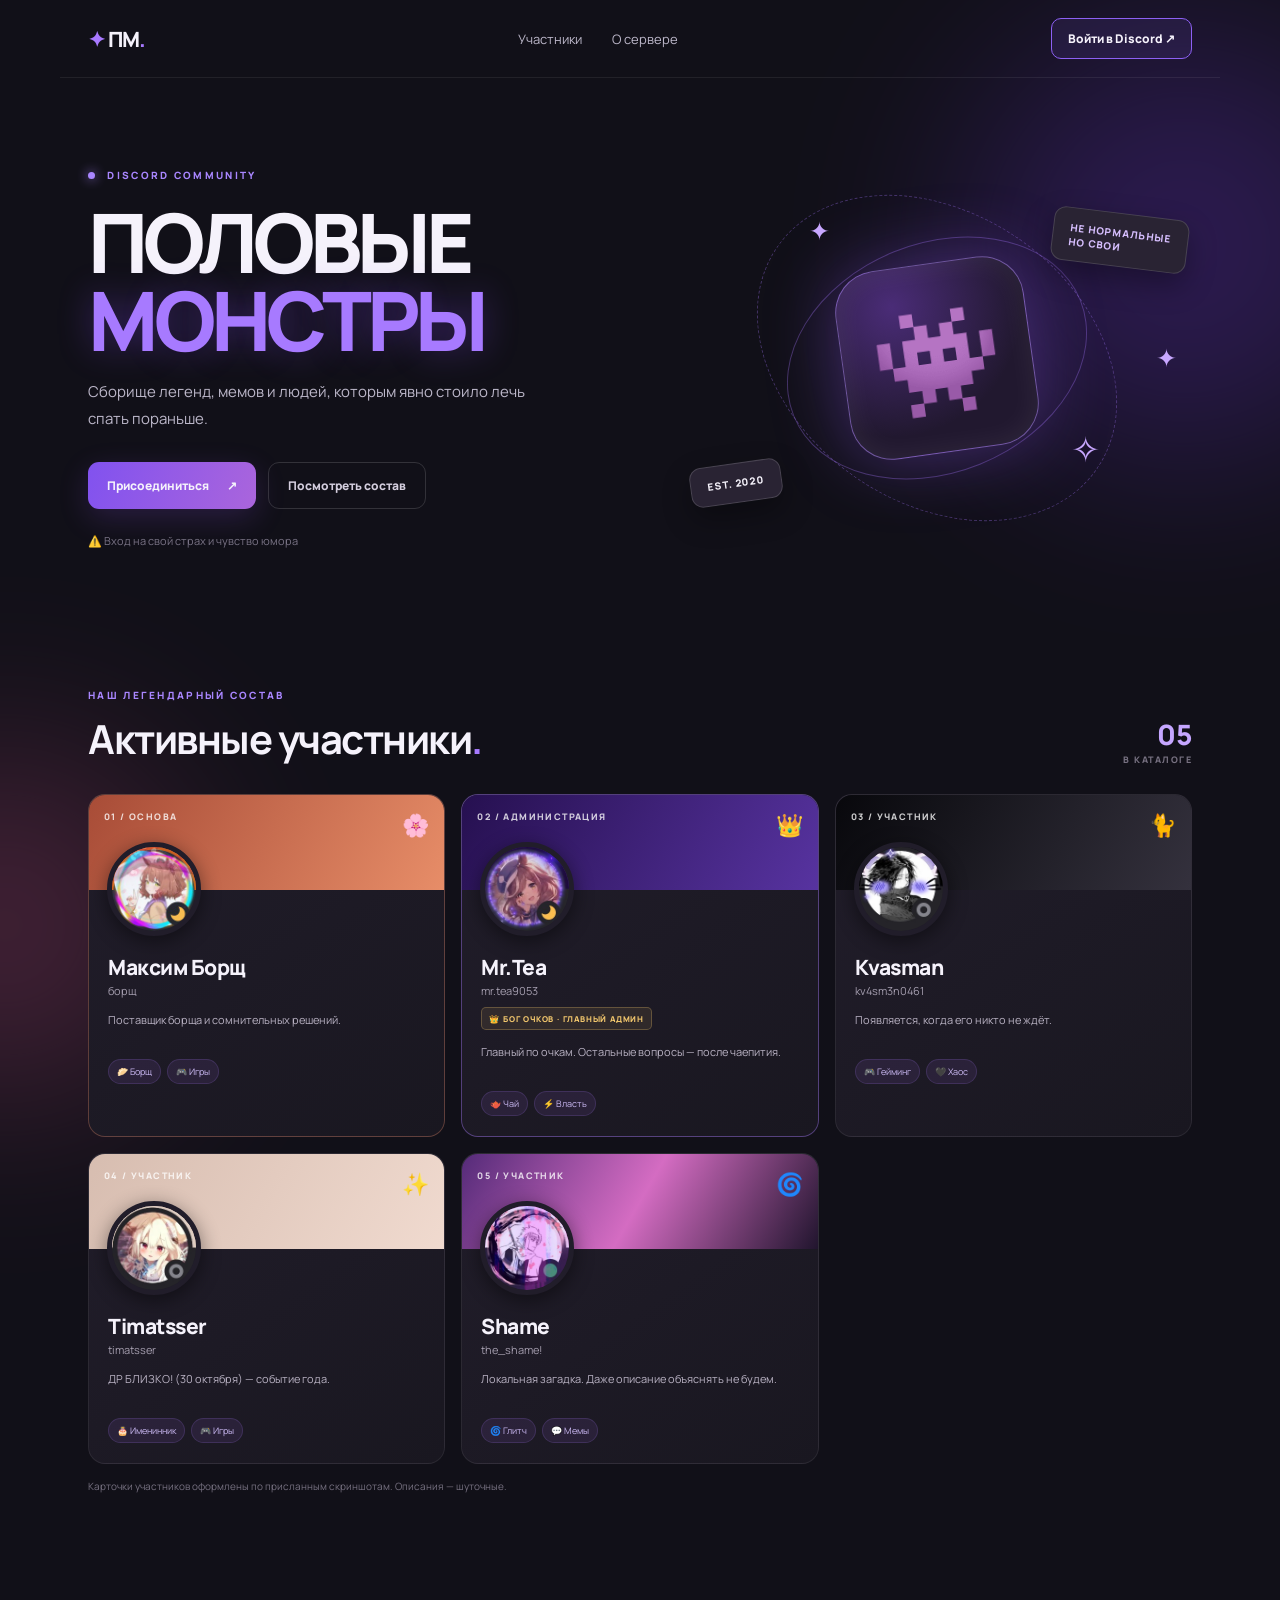
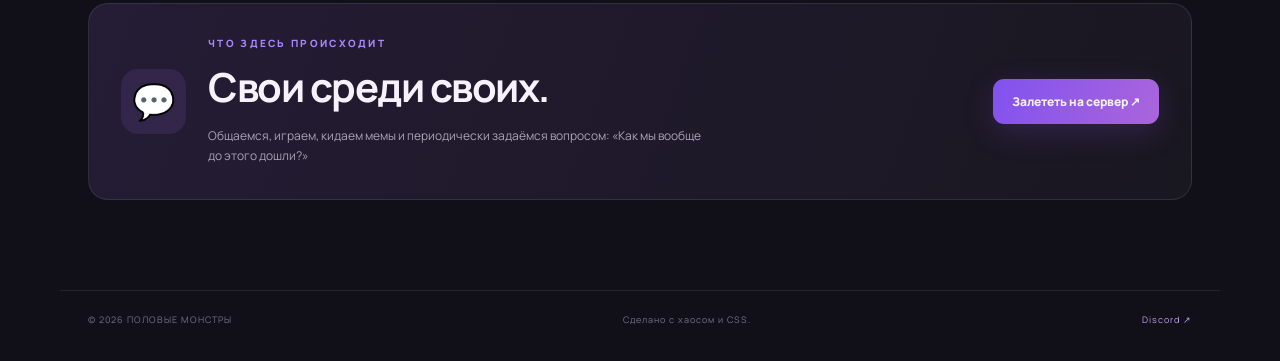
==== index.html @ 1a1280f4 "Add files via upload" ====
<!doctype html>
<html lang="ru">
<head>
  <meta charset="utf-8">
  <meta name="viewport" content="width=device-width, initial-scale=1">
  <meta name="theme-color" content="#111018">
  <meta name="description" content="Половые Монстры — Discord-сервер для общения, игр и мемов.">
  <title>Половые Монстры — Discord</title>
  <link rel="preconnect" href="https://fonts.googleapis.com">
  <link rel="preconnect" href="https://fonts.gstatic.com" crossorigin>
  <link href="https://fonts.googleapis.com/css2?family=Manrope:wght@400;500;600;700;800&display=swap" rel="stylesheet">
  <link rel="stylesheet" href="styles.css">
</head>
<body>
  <div class="glow glow-one"></div><div class="glow glow-two"></div>
  <header class="topbar">
    <a class="brand" href="#"><span class="brand-mark">✦</span> ПМ<span class="brand-dot">.</span></a>
    <nav><a href="#members">Участники</a><a href="#about">О сервере</a></nav>
    <a class="top-join" href="https://discord.gg/sW3k2eWvD" target="_blank" rel="noopener">Войти в Discord ↗</a>
  </header>

  <main>
    <section class="hero">
      <div class="hero-copy">
        <div class="eyebrow"><span class="pulse"></span> DISCORD COMMUNITY</div>
        <h1>ПОЛОВЫЕ<br><span>МОНСТРЫ</span></h1>
        <p class="hero-text">Сборище легенд, мемов и людей, которым явно стоило лечь спать пораньше.</p>
        <div class="hero-actions">
          <a class="button primary" href="https://discord.gg/sW3k2eWvD" target="_blank" rel="noopener">Присоединиться <span>↗</span></a>
          <a class="button secondary" href="#members">Посмотреть состав</a>
        </div>
        <div class="hero-note">⚠️ Вход на свой страх и чувство юмора</div>
      </div>
      <div class="hero-art" aria-label="Декоративная иллюстрация">
        <div class="orbit orbit-a"></div><div class="orbit orbit-b"></div>
        <div class="mascot">👾</div>
        <div class="sticker sticker-top">НЕ НОРМАЛЬНЫЕ<br>НО СВОИ</div>
        <div class="sticker sticker-bottom">EST. 2020</div>
        <span class="spark s1">✦</span><span class="spark s2">✧</span><span class="spark s3">✦</span>
      </div>
    </section>

    <section class="section" id="members">
      <div class="section-heading">
        <div><div class="eyebrow">НАШ ЛЕГЕНДАРНЫЙ СОСТАВ</div><h2>Активные участники<span>.</span></h2></div>
        <div class="count">05 <small>В КАТАЛОГЕ</small></div>
      </div>
      <div class="member-grid">
        <article class="member-card featured">
          <div class="card-top top-orange"><span class="rank">01 / ОСНОВА</span><span class="emoji">🌸</span></div>
          <img class="avatar" src="assets/member-1.jpg" alt="Аватар Максима Борща">
          <div class="member-info"><div class="member-name">Максим Борщ</div><div class="member-handle">борщ</div><p>Поставщик борща и сомнительных решений.</p><div class="tags"><span>🥟 Борщ</span><span>🎮 Игры</span></div></div>
        </article>
        <article class="member-card admin">
          <div class="card-top top-violet"><span class="rank">02 / АДМИНИСТРАЦИЯ</span><span class="emoji">👑</span></div>
          <img class="avatar" src="assets/member-2.jpg" alt="Аватар Mr.Tea">
          <div class="member-info"><div class="member-name">Mr.Tea</div><div class="member-handle">mr.tea9053</div><div class="role">👑 БОГ ОЧКОВ · ГЛАВНЫЙ АДМИН</div><p>Главный по очкам. Остальные вопросы — после чаепития.</p><div class="tags"><span>🫖 Чай</span><span>⚡ Власть</span></div></div>
        </article>
        <article class="member-card">
          <div class="card-top top-black"><span class="rank">03 / УЧАСТНИК</span><span class="emoji">🐈</span></div>
          <img class="avatar" src="assets/member-3.jpg" alt="Аватар Kvasman">
          <div class="member-info"><div class="member-name">Kvasman</div><div class="member-handle">kv4sm3n0461</div><p>Появляется, когда его никто не ждёт.</p><div class="tags"><span>🎮 Гейминг</span><span>🖤 Хаос</span></div></div>
        </article>
        <article class="member-card">
          <div class="card-top top-sand"><span class="rank">04 / УЧАСТНИК</span><span class="emoji">✨</span></div>
          <img class="avatar" src="assets/member-4.jpg" alt="Аватар Timatsser">
          <div class="member-info"><div class="member-name">Timatsser</div><div class="member-handle">timatsser</div><p>ДР БЛИЗКО! (30 октября) — событие года.</p><div class="tags"><span>🎂 Именинник</span><span>🎮 Игры</span></div></div>
        </article>
        <article class="member-card">
          <div class="card-top top-glitch"><span class="rank">05 / УЧАСТНИК</span><span class="emoji">🌀</span></div>
          <img class="avatar" src="assets/member-5.jpg" alt="Аватар Shame">
          <div class="member-info"><div class="member-name">Shame</div><div class="member-handle">the_shame!</div><p>Локальная загадка. Даже описание объяснять не будем.</p><div class="tags"><span>🌀 Глитч</span><span>💬 Мемы</span></div></div>
        </article>
      </div>
      <p class="fineprint">Карточки участников оформлены по присланным скриншотам. Описания — шуточные.</p>
    </section>

    <section class="about-section" id="about">
      <div class="about-icon">💬</div>
      <div><div class="eyebrow">ЧТО ЗДЕСЬ ПРОИСХОДИТ</div><h2>Свои среди своих.</h2><p>Общаемся, играем, кидаем мемы и периодически задаёмся вопросом: «Как мы вообще до этого дошли?»</p></div>
      <a class="button primary" href="https://discord.gg/sW3k2eWvD" target="_blank" rel="noopener">Залететь на сервер ↗</a>
    </section>
  </main>

  <footer><span>© 2026 ПОЛОВЫЕ МОНСТРЫ</span><span>Сделано с хаосом и CSS.</span><a href="https://discord.gg/sW3k2eWvD" target="_blank" rel="noopener">Discord ↗</a></footer>
  <script src="script.js"></script>
</body>
</html>
---- styles.css ----
*{box-sizing:border-box}html{scroll-behavior:smooth}body{margin:0;background:#111018;color:#f5f2fb;font-family:Manrope,Arial,sans-serif;overflow-x:hidden}a{color:inherit;text-decoration:none}.glow{position:absolute;filter:blur(100px);opacity:.24;pointer-events:none;border-radius:50%;z-index:-1}.glow-one{width:430px;height:430px;background:#813cff;top:30px;right:-120px}.glow-two{width:350px;height:350px;background:#ec5c9b;top:750px;left:-170px}.topbar{height:78px;max-width:1160px;margin:auto;padding:0 28px;display:flex;align-items:center;justify-content:space-between;border-bottom:1px solid #ffffff12}.brand{font-weight:800;font-size:21px;letter-spacing:-1px}.brand-mark,.brand-dot{color:#a879ff}.topbar nav{display:flex;gap:30px;color:#bcb7c9;font-size:13px}.topbar nav a:hover,footer a:hover{color:#c49cff}.top-join{font-size:12px;font-weight:800;padding:11px 16px;border:1px solid #8d60f4;border-radius:10px;background:#8d60f41a}.hero{max-width:1160px;margin:auto;padding:90px 28px 105px;display:grid;grid-template-columns:1.05fr .95fr;align-items:center;gap:30px;min-height:540px}.eyebrow{font-size:10px;letter-spacing:2.3px;color:#a986ff;font-weight:800}.pulse{display:inline-block;width:7px;height:7px;background:#a986ff;border-radius:50%;margin-right:8px;box-shadow:0 0 12px #a986ff}.hero h1{font-size:clamp(48px,7vw,82px);line-height:.95;letter-spacing:-5px;margin:22px 0 18px;font-weight:800}.hero h1 span{color:#a77aff;text-shadow:0 0 35px #8b4dff55}.hero-text{max-width:480px;color:#bcb7c9;line-height:1.8;font-size:15px}.hero-actions{display:flex;gap:12px;flex-wrap:wrap;margin-top:30px}.button{display:inline-flex;align-items:center;gap:18px;padding:14px 19px;border-radius:11px;font-size:12px;font-weight:800;transition:.2s}.button:hover{transform:translateY(-3px)}.primary{background:linear-gradient(110deg,#8152ef,#aa65dc);box-shadow:0 9px 30px #8c51e533}.secondary{border:1px solid #ffffff24;color:#d4cede}.hero-note{margin-top:24px;color:#797385;font-size:11px}.hero-art{height:360px;position:relative;display:grid;place-items:center}.orbit{position:absolute;border:1px solid #a77aff55;border-radius:50%;transform:rotate(-22deg)}.orbit-a{width:310px;height:230px}.orbit-b{width:390px;height:290px;transform:rotate(35deg);border-style:dashed}.mascot{width:190px;height:190px;border-radius:42px;display:grid;place-items:center;font-size:105px;background:radial-gradient(circle at 30% 20%,#4a2c77,#21182f 65%);border:1px solid #b28bff88;box-shadow:0 0 70px #8d55ed66, inset 0 0 30px #ffffff12;transform:rotate(-8deg)}.sticker{position:absolute;background:#292333;border:1px solid #ffffff25;padding:12px 16px;border-radius:12px;font-size:10px;font-weight:800;letter-spacing:1px;box-shadow:0 12px 30px #0005}.sticker-top{top:35px;right:4px;transform:rotate(7deg);color:#d7bfff}.sticker-bottom{bottom:35px;left:8px;transform:rotate(-8deg)}.spark{position:absolute;color:#c8a7ff;font-size:25px}.s1{top:35px;left:25%}.s2{bottom:65px;right:18%;font-size:35px}.s3{top:45%;right:3%}.section{max-width:1160px;margin:auto;padding:35px 28px 100px}.section-heading{display:flex;align-items:end;justify-content:space-between;margin-bottom:28px}.section-heading h2,.about-section h2{font-size:clamp(27px,4vw,40px);letter-spacing:-1.5px;margin:9px 0 0}.section-heading h2 span{color:#a77aff}.count{text-align:right;font-size:28px;font-weight:800;color:#c5a6ff}.count small{display:block;font-size:9px;letter-spacing:1.5px;color:#777181}.member-grid{display:grid;grid-template-columns:repeat(3,1fr);gap:16px}.member-card{position:relative;min-height:310px;background:linear-gradient(145deg,#211d2a,#191720);border:1px solid #ffffff13;border-radius:17px;overflow:hidden;transition:.25s}.member-card:hover{transform:translateY(-5px);border-color:#a77aff88;box-shadow:0 15px 40px #0005}.card-top{height:95px;padding:15px;display:flex;justify-content:space-between;align-items:start}.top-orange{background:linear-gradient(120deg,#a84c37,#e78d68)}.top-violet{background:linear-gradient(120deg,#261050,#5733a0)}.top-black{background:linear-gradient(120deg,#08080c,#34313d)}.top-sand{background:linear-gradient(120deg,#d7bdb0,#f0dacf)}.top-glitch{background:linear-gradient(120deg,#552b79,#d46cc2,#21152e)}.rank{font-size:9px;letter-spacing:1.4px;font-weight:800;color:#ffffffc9}.emoji{font-size:22px}.avatar{position:relative;width:94px;height:94px;object-fit:cover;border-radius:50%;border:5px solid #211d2a;margin:-48px 0 0 18px;background:#292333;box-shadow:0 5px 20px #0007}.member-info{padding:12px 19px 20px}.member-name{font-size:21px;font-weight:800;letter-spacing:-.5px}.member-handle{font-size:11px;color:#a59eaf;margin-top:2px}.member-info p{font-size:11px;color:#b9b2c3;line-height:1.6;min-height:35px;margin:13px 0}.tags{display:flex;gap:6px;flex-wrap:wrap}.tags span{font-size:9px;color:#cbb9f3;background:#8c62ce20;border:1px solid #a77aff2a;border-radius:30px;padding:5px 8px}.role{display:inline-block;margin-top:9px;font-size:8px;font-weight:800;letter-spacing:.8px;color:#f2c76d;background:#f2c76d18;border:1px solid #f2c76d44;border-radius:5px;padding:5px 7px}.admin{border-color:#a77aff66}.featured{border-color:#e68a6a55}.fineprint{font-size:10px;color:#777181;margin-top:15px}.about-section{max-width:1104px;margin:0 auto 90px;padding:32px;border:1px solid #ffffff18;border-radius:20px;background:linear-gradient(110deg,#251c35,#191720);display:flex;align-items:center;gap:22px}.about-icon{font-size:35px;width:65px;height:65px;display:grid;place-items:center;border-radius:17px;background:#a77aff1b;flex-shrink:0}.about-section p{max-width:500px;color:#aaa3b5;font-size:12px;line-height:1.7;margin-bottom:0}.about-section .button{margin-left:auto;white-space:nowrap}footer{max-width:1160px;margin:auto;padding:22px 28px 35px;border-top:1px solid #ffffff14;display:flex;justify-content:space-between;color:#777181;font-size:9px;letter-spacing:1px}footer a{color:#bba0f4}@media(max-width:800px){.hero{grid-template-columns:1fr;padding-top:65px;gap:0}.hero-art{height:300px}.member-grid{grid-template-columns:repeat(2,1fr)}.about-section{margin-left:20px;margin-right:20px;flex-wrap:wrap}.about-section .button{margin-left:0}}@media(max-width:540px){.topbar{padding:0 18px}.topbar nav{display:none}.hero{padding:65px 20px 65px}.hero h1{letter-spacing:-3px}.hero-art{height:270px}.mascot{width:150px;height:150px;font-size:80px}.orbit-a{width:250px;height:190px}.orbit-b{width:310px;height:230px}.section{padding:25px 18px 70px}.member-grid{grid-template-columns:1fr}.member-card{min-height:285px}.section-heading h2{font-size:28px}.count{font-size:22px}.about-section{padding:23px;margin-bottom:60px}.about-section h2{font-size:28px}footer{padding:20px;gap:10px;flex-wrap:wrap}}
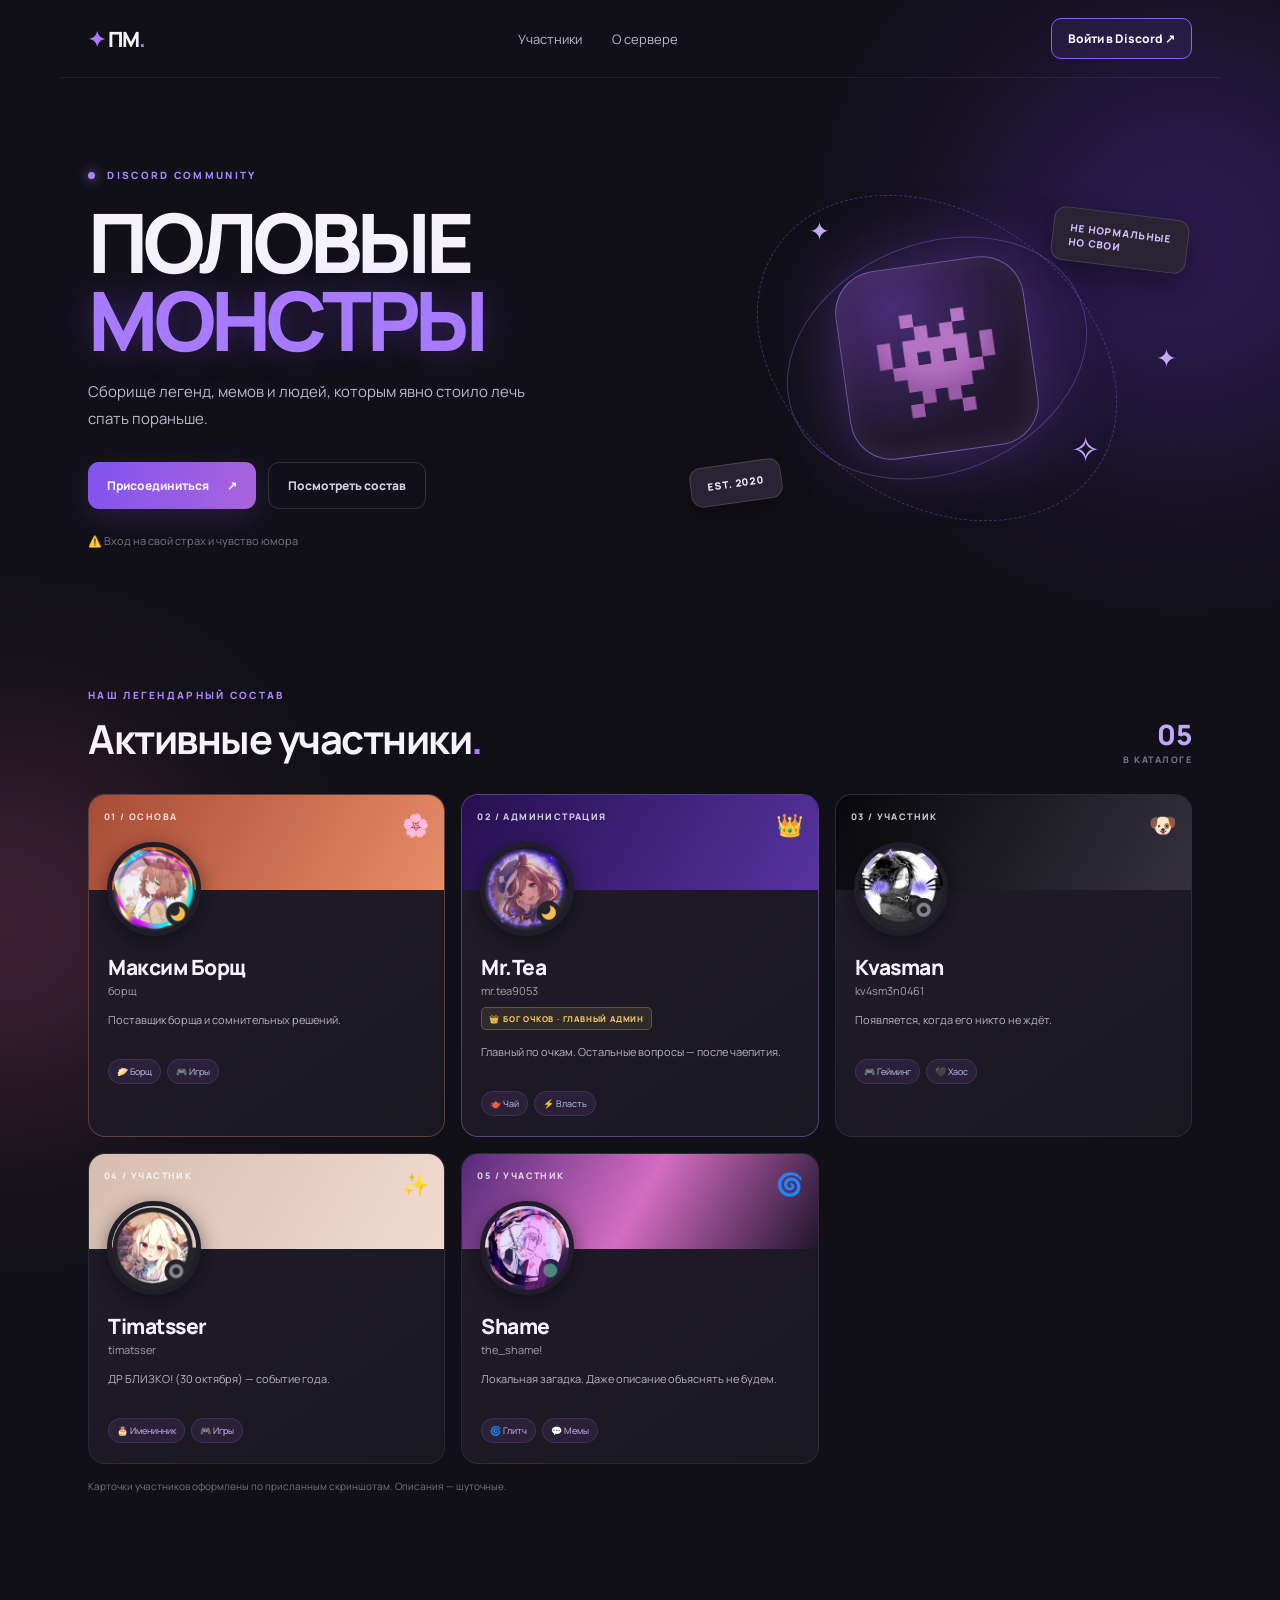
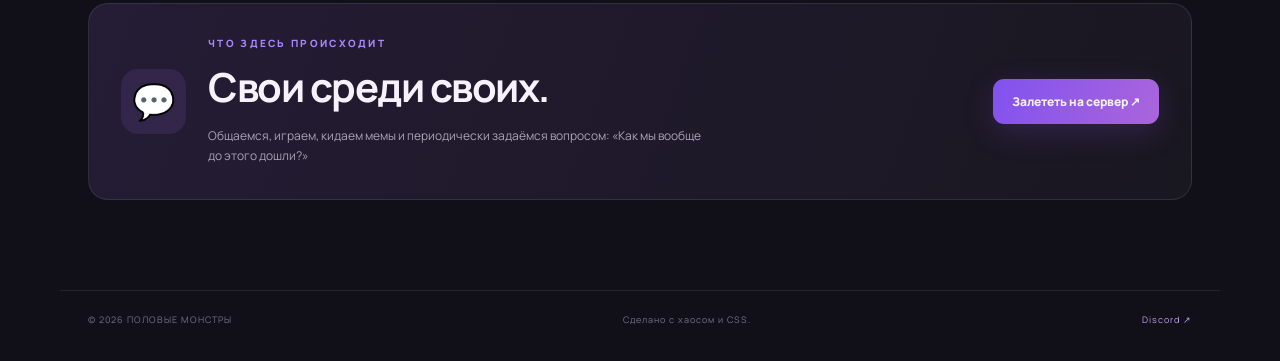
==== commit 7ad6a51f: "Update index.html" ====
--- a/index.html
+++ b/index.html
@@ -57,7 +57,7 @@
           <div class="member-info"><div class="member-name">Mr.Tea</div><div class="member-handle">mr.tea9053</div><div class="role">👑 БОГ ОЧКОВ · ГЛАВНЫЙ АДМИН</div><p>Главный по очкам. Остальные вопросы — после чаепития.</p><div class="tags"><span>🫖 Чай</span><span>⚡ Власть</span></div></div>
         </article>
         <article class="member-card">
-          <div class="card-top top-black"><span class="rank">03 / УЧАСТНИК</span><span class="emoji">🐈</span></div>
+          <div class="card-top top-black"><span class="rank">03 / УЧАСТНИК</span><span class="emoji">🐶</span></div>
           <img class="avatar" src="assets/member-3.jpg" alt="Аватар Kvasman">
           <div class="member-info"><div class="member-name">Kvasman</div><div class="member-handle">kv4sm3n0461</div><p>Появляется, когда его никто не ждёт.</p><div class="tags"><span>🎮 Гейминг</span><span>🖤 Хаос</span></div></div>
         </article>
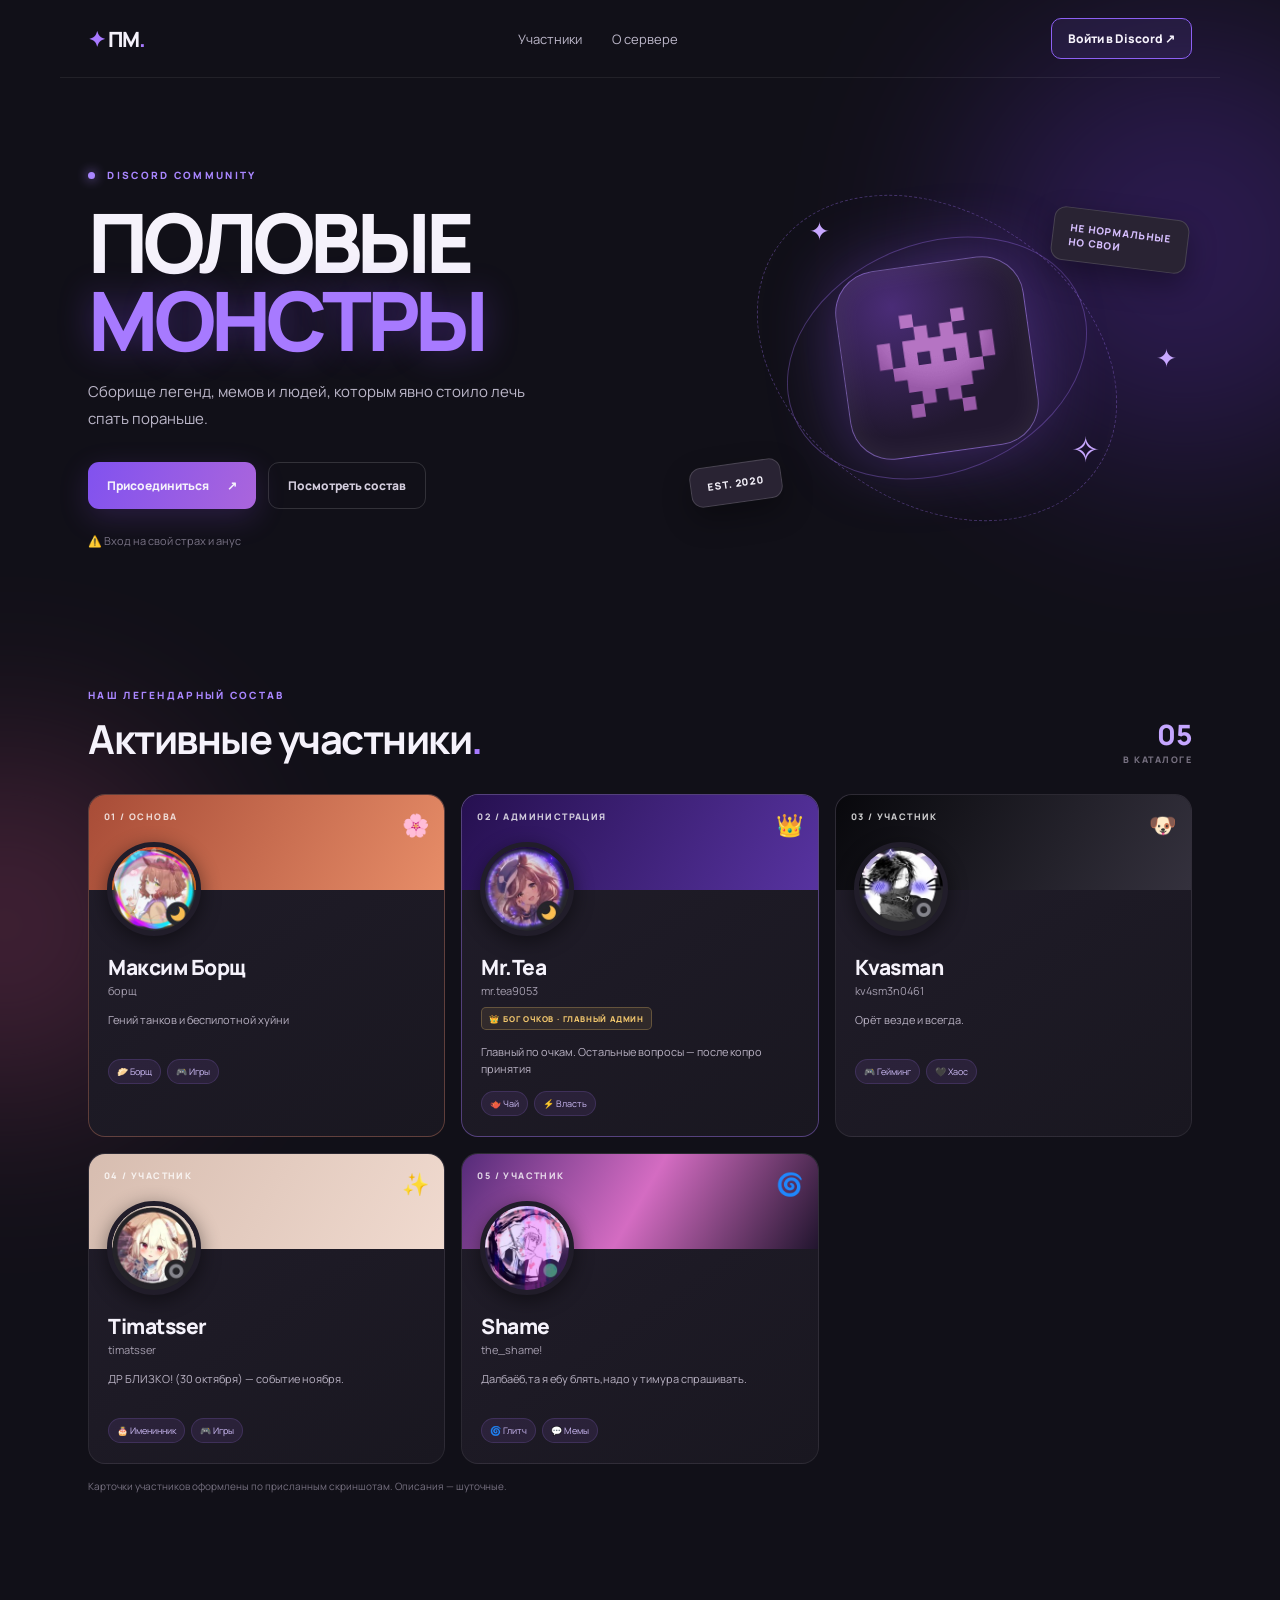
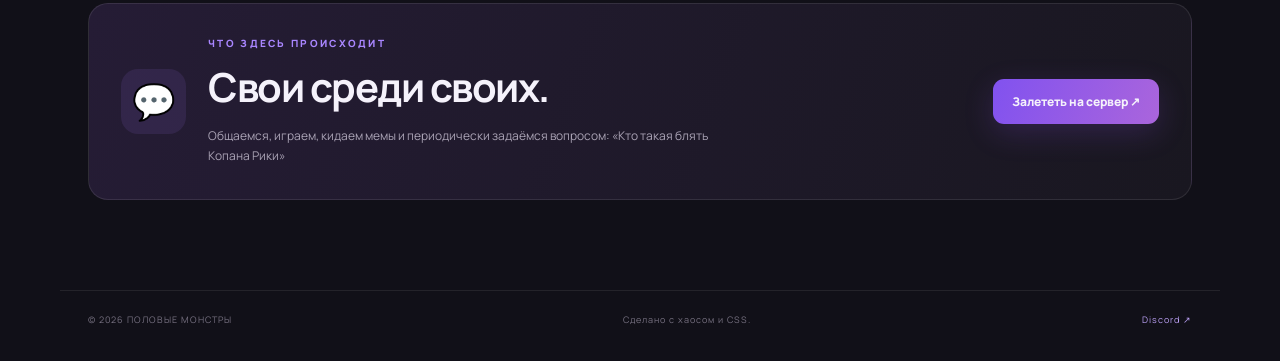
==== commit d1aa78f0: "Update index.html" ====
--- a/index.html
+++ b/index.html
@@ -29,7 +29,7 @@
           <a class="button primary" href="https://discord.gg/sW3k2eWvD" target="_blank" rel="noopener">Присоединиться <span>↗</span></a>
           <a class="button secondary" href="#members">Посмотреть состав</a>
         </div>
-        <div class="hero-note">⚠️ Вход на свой страх и чувство юмора</div>
+        <div class="hero-note">⚠️ Вход на свой страх и анус</div>
       </div>
       <div class="hero-art" aria-label="Декоративная иллюстрация">
         <div class="orbit orbit-a"></div><div class="orbit orbit-b"></div>
@@ -49,27 +49,27 @@
         <article class="member-card featured">
           <div class="card-top top-orange"><span class="rank">01 / ОСНОВА</span><span class="emoji">🌸</span></div>
           <img class="avatar" src="assets/member-1.jpg" alt="Аватар Максима Борща">
-          <div class="member-info"><div class="member-name">Максим Борщ</div><div class="member-handle">борщ</div><p>Поставщик борща и сомнительных решений.</p><div class="tags"><span>🥟 Борщ</span><span>🎮 Игры</span></div></div>
+          <div class="member-info"><div class="member-name">Максим Борщ</div><div class="member-handle">борщ</div><p>Гений танков и беспилотной хуйни</p><div class="tags"><span>🥟 Борщ</span><span>🎮 Игры</span></div></div>
         </article>
         <article class="member-card admin">
           <div class="card-top top-violet"><span class="rank">02 / АДМИНИСТРАЦИЯ</span><span class="emoji">👑</span></div>
           <img class="avatar" src="assets/member-2.jpg" alt="Аватар Mr.Tea">
-          <div class="member-info"><div class="member-name">Mr.Tea</div><div class="member-handle">mr.tea9053</div><div class="role">👑 БОГ ОЧКОВ · ГЛАВНЫЙ АДМИН</div><p>Главный по очкам. Остальные вопросы — после чаепития.</p><div class="tags"><span>🫖 Чай</span><span>⚡ Власть</span></div></div>
+          <div class="member-info"><div class="member-name">Mr.Tea</div><div class="member-handle">mr.tea9053</div><div class="role">👑 БОГ ОЧКОВ · ГЛАВНЫЙ АДМИН</div><p>Главный по очкам. Остальные вопросы — после копро принятия</p><div class="tags"><span>🫖 Чай</span><span>⚡ Власть</span></div></div>
         </article>
         <article class="member-card">
           <div class="card-top top-black"><span class="rank">03 / УЧАСТНИК</span><span class="emoji">🐶</span></div>
           <img class="avatar" src="assets/member-3.jpg" alt="Аватар Kvasman">
-          <div class="member-info"><div class="member-name">Kvasman</div><div class="member-handle">kv4sm3n0461</div><p>Появляется, когда его никто не ждёт.</p><div class="tags"><span>🎮 Гейминг</span><span>🖤 Хаос</span></div></div>
+          <div class="member-info"><div class="member-name">Kvasman</div><div class="member-handle">kv4sm3n0461</div><p>Орёт везде и всегда.</p><div class="tags"><span>🎮 Гейминг</span><span>🖤 Хаос</span></div></div>
         </article>
         <article class="member-card">
           <div class="card-top top-sand"><span class="rank">04 / УЧАСТНИК</span><span class="emoji">✨</span></div>
           <img class="avatar" src="assets/member-4.jpg" alt="Аватар Timatsser">
-          <div class="member-info"><div class="member-name">Timatsser</div><div class="member-handle">timatsser</div><p>ДР БЛИЗКО! (30 октября) — событие года.</p><div class="tags"><span>🎂 Именинник</span><span>🎮 Игры</span></div></div>
+          <div class="member-info"><div class="member-name">Timatsser</div><div class="member-handle">timatsser</div><p>ДР БЛИЗКО! (30 октября) — событие ноября.</p><div class="tags"><span>🎂 Именинник</span><span>🎮 Игры</span></div></div>
         </article>
         <article class="member-card">
           <div class="card-top top-glitch"><span class="rank">05 / УЧАСТНИК</span><span class="emoji">🌀</span></div>
           <img class="avatar" src="assets/member-5.jpg" alt="Аватар Shame">
-          <div class="member-info"><div class="member-name">Shame</div><div class="member-handle">the_shame!</div><p>Локальная загадка. Даже описание объяснять не будем.</p><div class="tags"><span>🌀 Глитч</span><span>💬 Мемы</span></div></div>
+          <div class="member-info"><div class="member-name">Shame</div><div class="member-handle">the_shame!</div><p>Далбаёб,та я ебу блять,надо у тимура спрашивать.</p><div class="tags"><span>🌀 Глитч</span><span>💬 Мемы</span></div></div>
         </article>
       </div>
       <p class="fineprint">Карточки участников оформлены по присланным скриншотам. Описания — шуточные.</p>
@@ -77,7 +77,7 @@
 
     <section class="about-section" id="about">
       <div class="about-icon">💬</div>
-      <div><div class="eyebrow">ЧТО ЗДЕСЬ ПРОИСХОДИТ</div><h2>Свои среди своих.</h2><p>Общаемся, играем, кидаем мемы и периодически задаёмся вопросом: «Как мы вообще до этого дошли?»</p></div>
+      <div><div class="eyebrow">ЧТО ЗДЕСЬ ПРОИСХОДИТ</div><h2>Свои среди своих.</h2><p>Общаемся, играем, кидаем мемы и периодически задаёмся вопросом: «Кто такая блять Копана Рики»</p></div>
       <a class="button primary" href="https://discord.gg/sW3k2eWvD" target="_blank" rel="noopener">Залететь на сервер ↗</a>
     </section>
   </main>
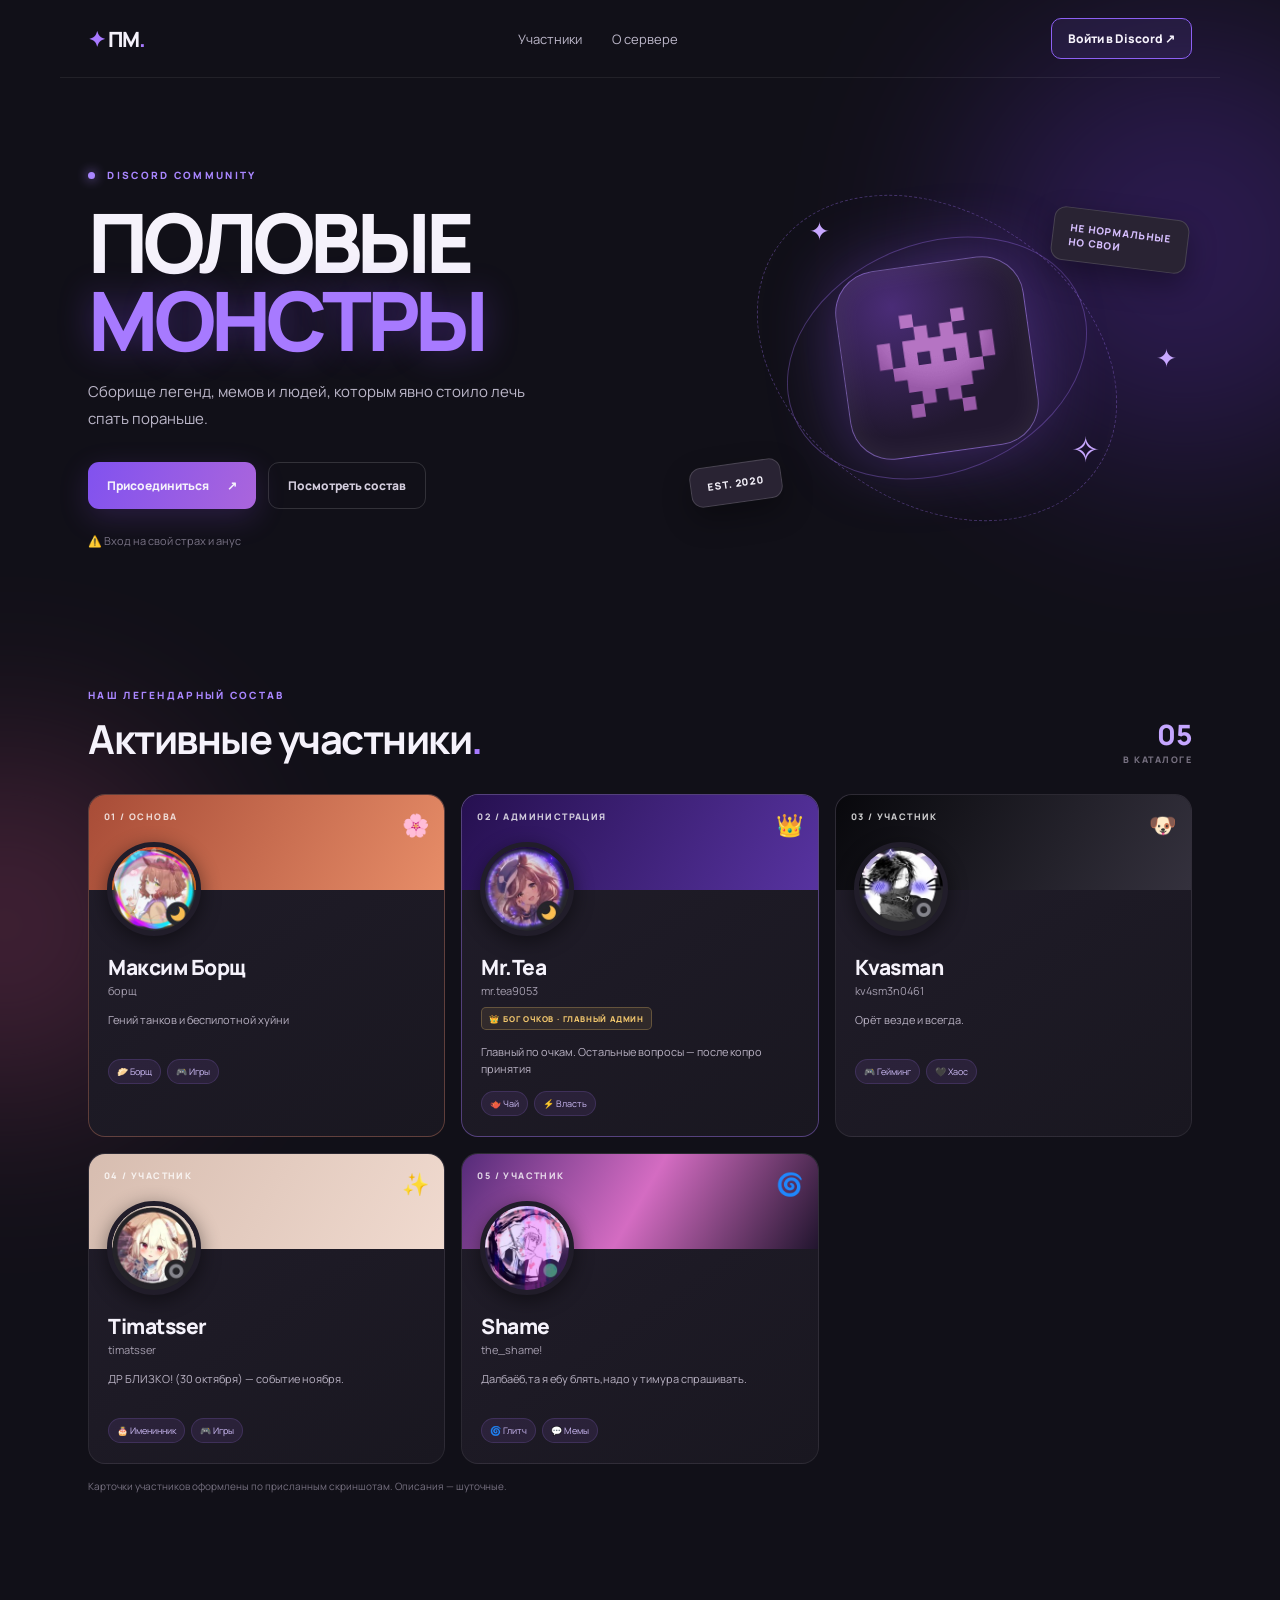
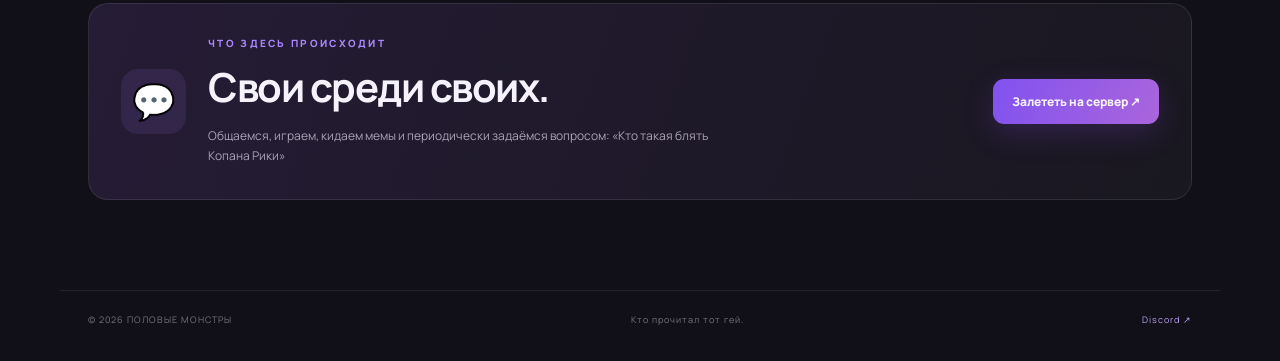
==== commit 8cfec114: "Update index.html" ====
--- a/index.html
+++ b/index.html
@@ -82,7 +82,7 @@
     </section>
   </main>
 
-  <footer><span>© 2026 ПОЛОВЫЕ МОНСТРЫ</span><span>Сделано с хаосом и CSS.</span><a href="https://discord.gg/sW3k2eWvD" target="_blank" rel="noopener">Discord ↗</a></footer>
+  <footer><span>© 2026 ПОЛОВЫЕ МОНСТРЫ</span><span>Кто прочитал тот гей.</span><a href="https://discord.gg/sW3k2eWvD" target="_blank" rel="noopener">Discord ↗</a></footer>
   <script src="script.js"></script>
 </body>
 </html>
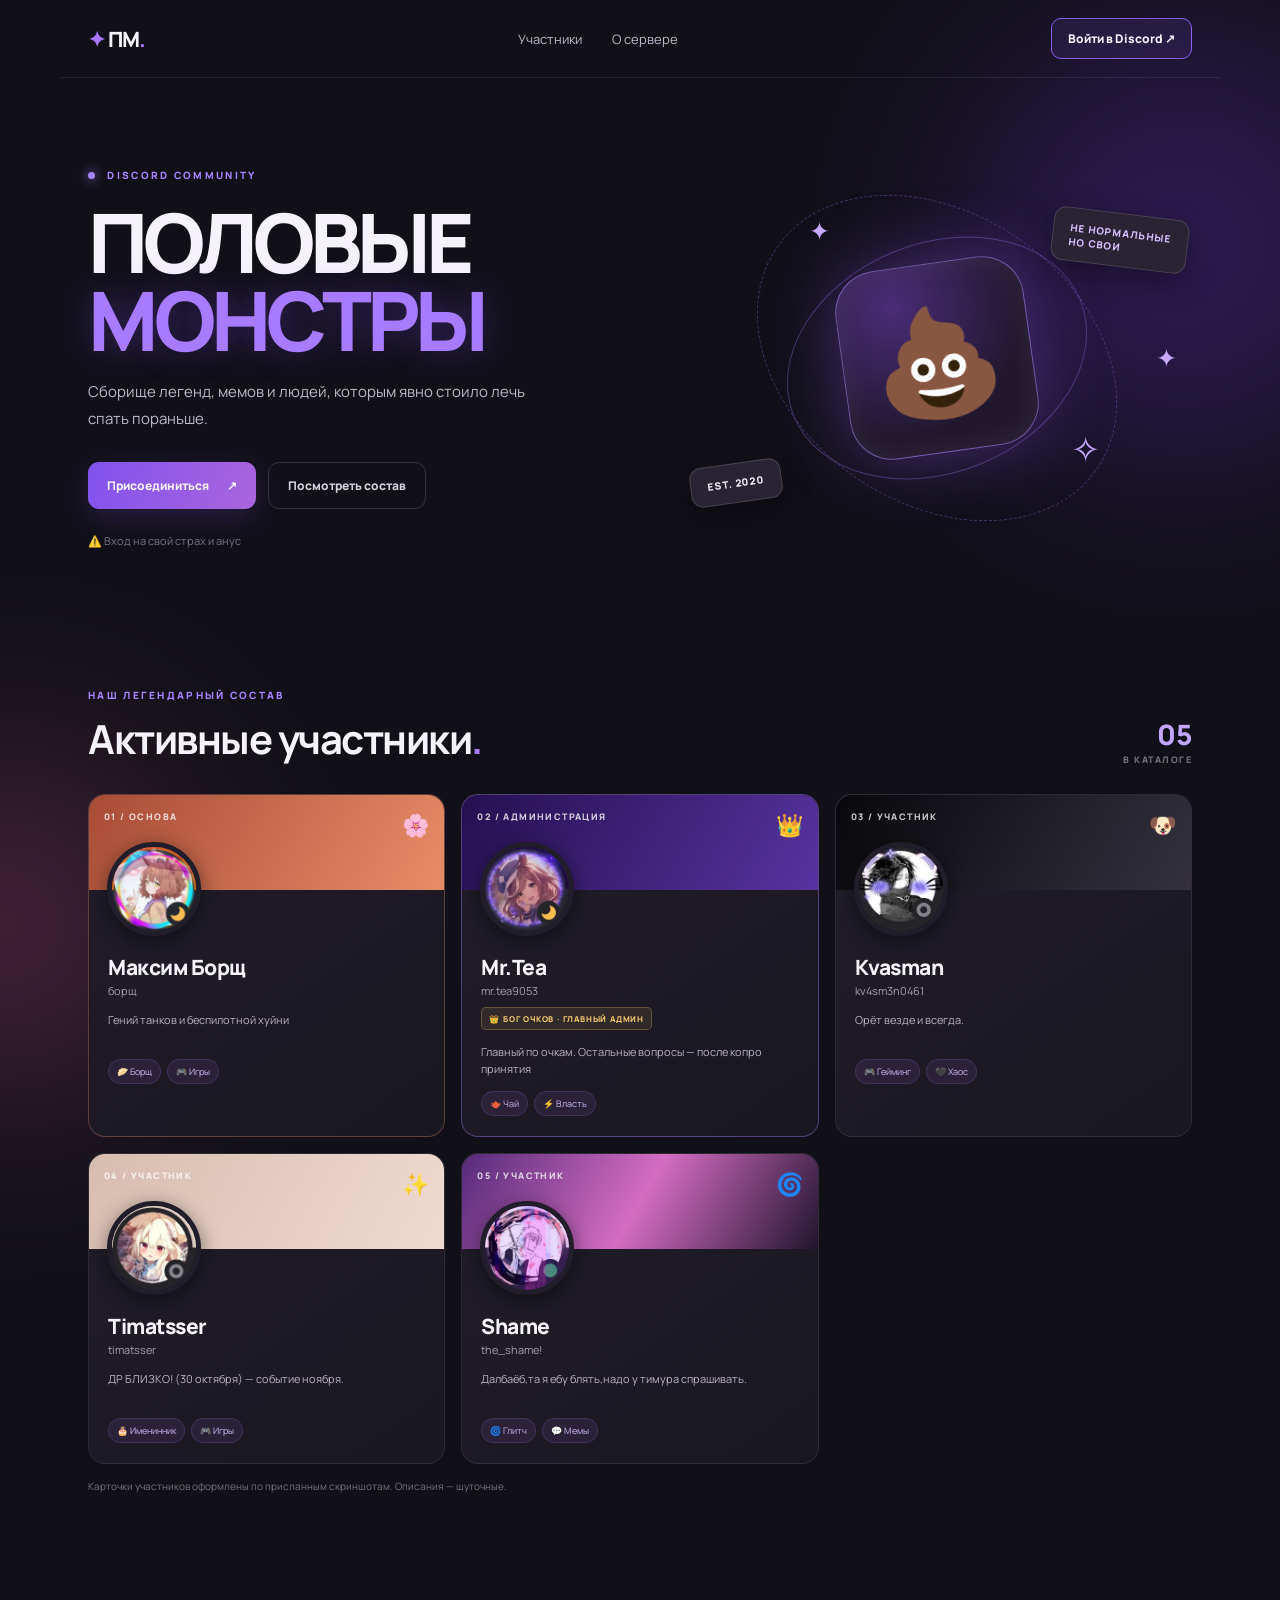
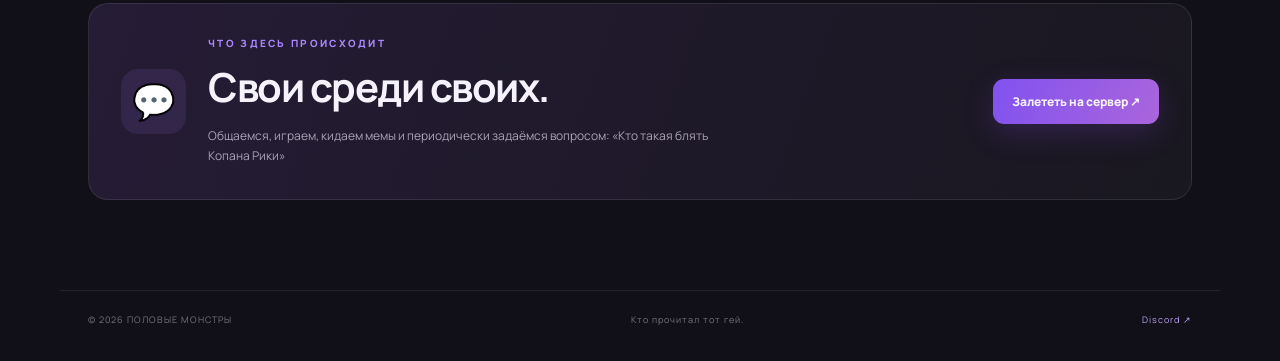
==== commit b973e509: "Update index.html" ====
--- a/index.html
+++ b/index.html
@@ -33,7 +33,7 @@
       </div>
       <div class="hero-art" aria-label="Декоративная иллюстрация">
         <div class="orbit orbit-a"></div><div class="orbit orbit-b"></div>
-        <div class="mascot">👾</div>
+        <div class="mascot">💩</div>
         <div class="sticker sticker-top">НЕ НОРМАЛЬНЫЕ<br>НО СВОИ</div>
         <div class="sticker sticker-bottom">EST. 2020</div>
         <span class="spark s1">✦</span><span class="spark s2">✧</span><span class="spark s3">✦</span>
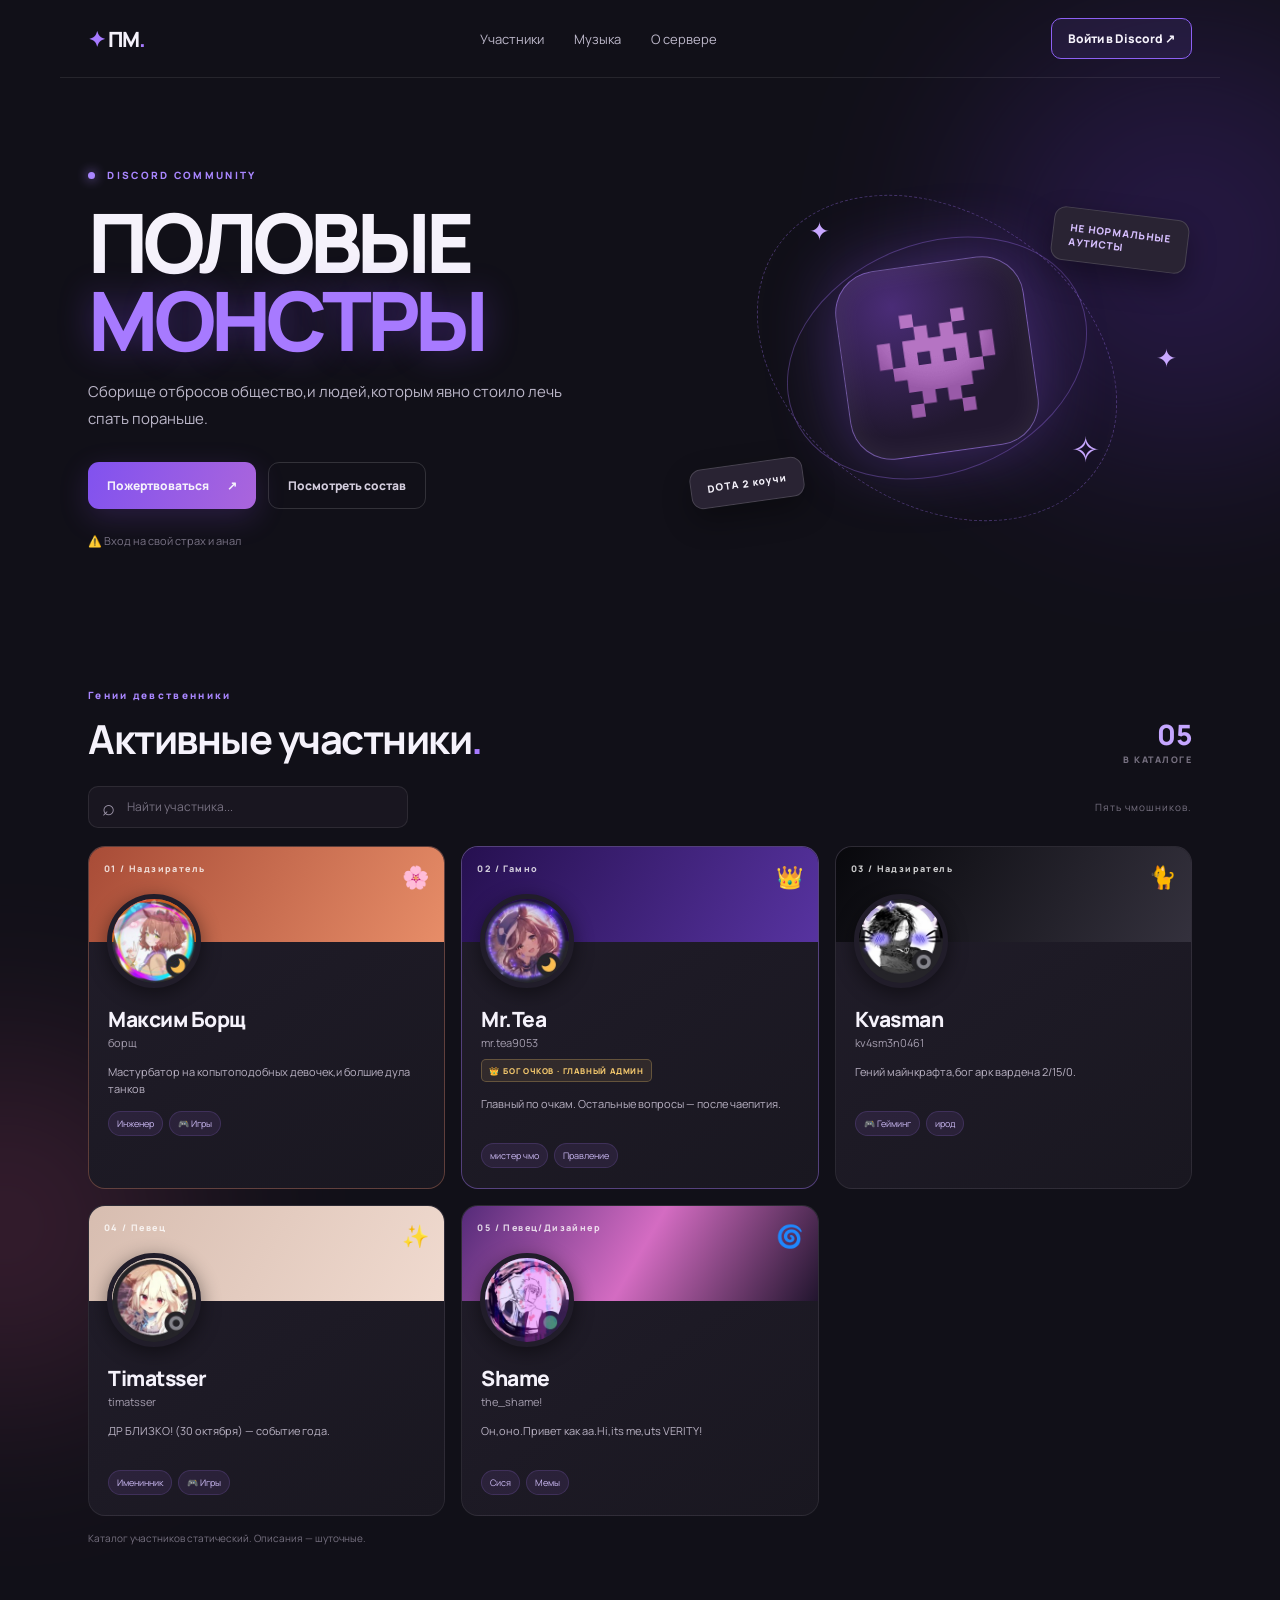
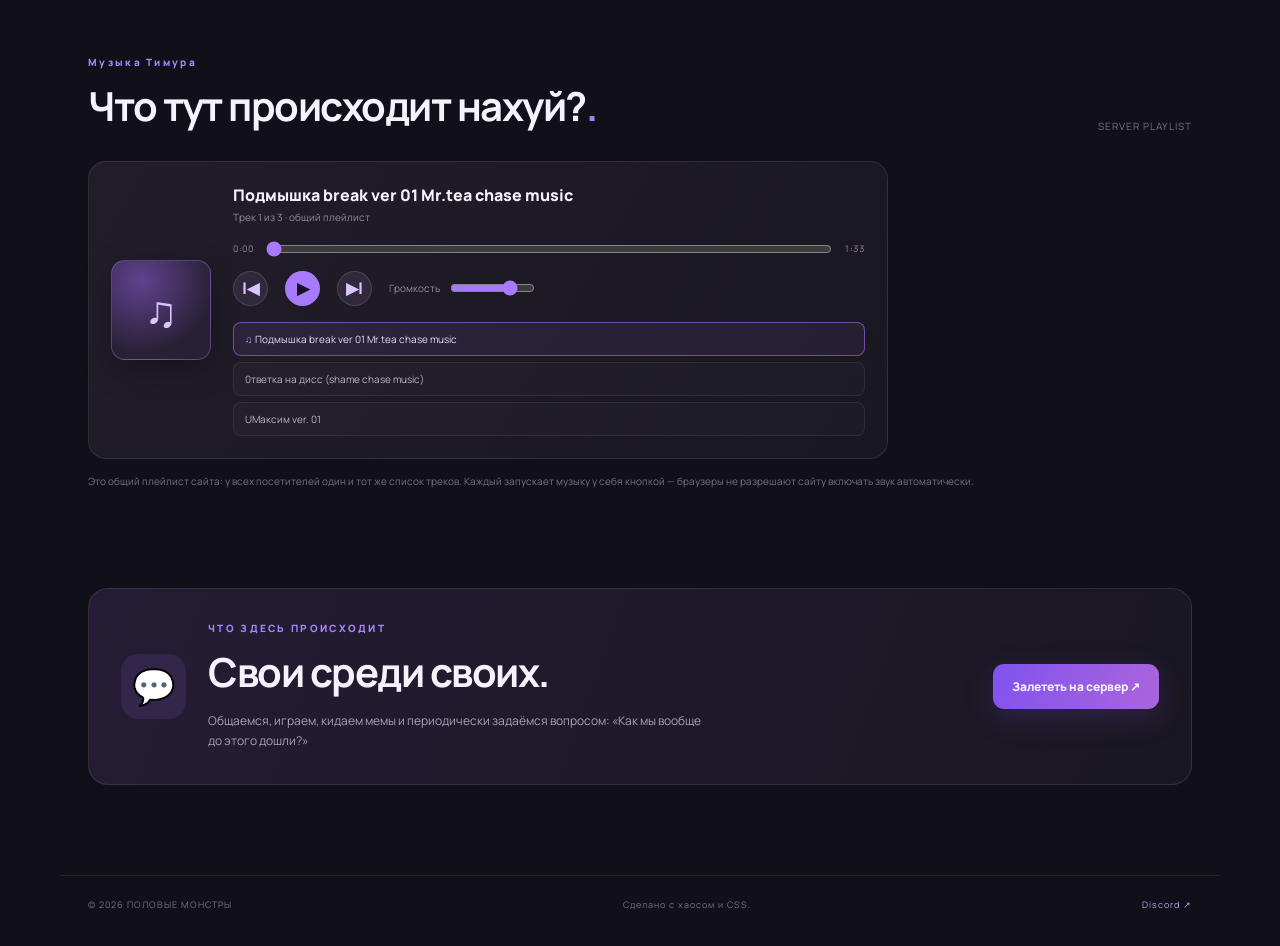
==== commit 045e100c: "Add files via upload" ====
--- a/index.html
+++ b/index.html
@@ -12,77 +12,124 @@
   <link rel="stylesheet" href="styles.css">
 </head>
 <body>
-  <div class="glow glow-one"></div><div class="glow glow-two"></div>
+  <div class="glow glow-one" aria-hidden="true"></div>
+  <div class="glow glow-two" aria-hidden="true"></div>
+
   <header class="topbar">
-    <a class="brand" href="#"><span class="brand-mark">✦</span> ПМ<span class="brand-dot">.</span></a>
-    <nav><a href="#members">Участники</a><a href="#about">О сервере</a></nav>
+    <a class="brand" href="#top" aria-label="На главную"><span class="brand-mark">✦</span> ПМ<span class="brand-dot">.</span></a>
+    <nav aria-label="Главная навигация">
+      <a href="#members">Участники</a>
+      <a href="#music">Музыка</a>
+      <a href="#about">О сервере</a>
+    </nav>
     <a class="top-join" href="https://discord.gg/sW3k2eWvD" target="_blank" rel="noopener">Войти в Discord ↗</a>
   </header>
 
-  <main>
+  <main id="top">
     <section class="hero">
       <div class="hero-copy">
         <div class="eyebrow"><span class="pulse"></span> DISCORD COMMUNITY</div>
         <h1>ПОЛОВЫЕ<br><span>МОНСТРЫ</span></h1>
-        <p class="hero-text">Сборище легенд, мемов и людей, которым явно стоило лечь спать пораньше.</p>
+        <p class="hero-text">Сборище отбросов общество,и людей,которым явно стоило лечь спать пораньше.</p>
         <div class="hero-actions">
-          <a class="button primary" href="https://discord.gg/sW3k2eWvD" target="_blank" rel="noopener">Присоединиться <span>↗</span></a>
+          <a class="button primary" href="https://discord.gg/sW3k2eWvD" target="_blank" rel="noopener">Пожертвоваться <span>↗</span></a>
           <a class="button secondary" href="#members">Посмотреть состав</a>
         </div>
-        <div class="hero-note">⚠️ Вход на свой страх и анус</div>
+        <div class="hero-note">⚠️ Вход на свой страх и анал</div>
       </div>
       <div class="hero-art" aria-label="Декоративная иллюстрация">
         <div class="orbit orbit-a"></div><div class="orbit orbit-b"></div>
-        <div class="mascot">💩</div>
-        <div class="sticker sticker-top">НЕ НОРМАЛЬНЫЕ<br>НО СВОИ</div>
-        <div class="sticker sticker-bottom">EST. 2020</div>
+        <button class="mascot" id="mascot" type="button" aria-label="Секретная кнопка">👾</button>
+        <div class="sticker sticker-top">НЕ НОРМАЛЬНЫЕ<br>АУТИСТЫ</div>
+        <div class="sticker sticker-bottom">DOTA 2 коучи</div>
         <span class="spark s1">✦</span><span class="spark s2">✧</span><span class="spark s3">✦</span>
       </div>
     </section>
 
     <section class="section" id="members">
       <div class="section-heading">
-        <div><div class="eyebrow">НАШ ЛЕГЕНДАРНЫЙ СОСТАВ</div><h2>Активные участники<span>.</span></h2></div>
-        <div class="count">05 <small>В КАТАЛОГЕ</small></div>
+        <div><div class="eyebrow">Гении девственники</div><h2>Активные участники<span>.</span></h2></div>
+        <div class="count"><span id="member-count">05</span> <small>В КАТАЛОГЕ</small></div>
       </div>
-      <div class="member-grid">
-        <article class="member-card featured">
-          <div class="card-top top-orange"><span class="rank">01 / ОСНОВА</span><span class="emoji">🌸</span></div>
-          <img class="avatar" src="assets/member-1.jpg" alt="Аватар Максима Борща">
-          <div class="member-info"><div class="member-name">Максим Борщ</div><div class="member-handle">борщ</div><p>Гений танков и беспилотной хуйни</p><div class="tags"><span>🥟 Борщ</span><span>🎮 Игры</span></div></div>
+      <div class="member-toolbar">
+        <label class="search-box">
+          <span aria-hidden="true">⌕</span>
+          <input id="member-search" type="search" placeholder="Найти участника..." autocomplete="off" aria-label="Поиск участника">
+        </label>
+        <span class="toolbar-hint">Пять чмошников.</span>
+      </div>
+      <div class="member-grid" id="member-grid">
+        <article class="member-card featured" data-search="максим борщ борщ игры основа">
+          <div class="card-top top-orange"><span class="rank">01 / Надзиратель</span><span class="emoji">🌸</span></div>
+          <img class="avatar" src="assets/member-1.jpg" alt="Аватар Максима Борща" loading="lazy">
+          <div class="member-info"><div class="member-name">Максим Борщ</div><div class="member-handle">борщ</div><p>Мастурбатор на копытоподобных девочек,и болшие дула танков</p><div class="tags"><span>Инженер</span><span>🎮 Игры</span></div></div>
         </article>
-        <article class="member-card admin">
-          <div class="card-top top-violet"><span class="rank">02 / АДМИНИСТРАЦИЯ</span><span class="emoji">👑</span></div>
-          <img class="avatar" src="assets/member-2.jpg" alt="Аватар Mr.Tea">
-          <div class="member-info"><div class="member-name">Mr.Tea</div><div class="member-handle">mr.tea9053</div><div class="role">👑 БОГ ОЧКОВ · ГЛАВНЫЙ АДМИН</div><p>Главный по очкам. Остальные вопросы — после копро принятия</p><div class="tags"><span>🫖 Чай</span><span>⚡ Власть</span></div></div>
+        <article class="member-card admin" data-search="mr tea mr.tea9053 администрация админ чай">
+          <div class="card-top top-violet"><span class="rank">02 / Гамно</span><span class="emoji">👑</span></div>
+          <img class="avatar" src="assets/member-2.jpg" alt="Аватар Mr.Tea" loading="lazy">
+          <div class="member-info"><div class="member-name">Mr.Tea</div><div class="member-handle">mr.tea9053</div><div class="role">👑 БОГ ОЧКОВ · ГЛАВНЫЙ АДМИН</div><p>Главный по очкам. Остальные вопросы — после чаепития.</p><div class="tags"><span>мистер чмо</span><span> Правление</span></div></div>
         </article>
-        <article class="member-card">
-          <div class="card-top top-black"><span class="rank">03 / УЧАСТНИК</span><span class="emoji">🐶</span></div>
-          <img class="avatar" src="assets/member-3.jpg" alt="Аватар Kvasman">
-          <div class="member-info"><div class="member-name">Kvasman</div><div class="member-handle">kv4sm3n0461</div><p>Орёт везде и всегда.</p><div class="tags"><span>🎮 Гейминг</span><span>🖤 Хаос</span></div></div>
+        <article class="member-card" data-search="kvasman kv4sm3n0461 гейминг хаос">
+          <div class="card-top top-black"><span class="rank">03 / Надзиратель</span><span class="emoji">🐈</span></div>
+          <img class="avatar" src="assets/member-3.jpg" alt="Аватар Kvasman" loading="lazy">
+          <div class="member-info"><div class="member-name">Kvasman</div><div class="member-handle">kv4sm3n0461</div><p>Гений майнкрафта,бог арк вардена 2/15/0.</p><div class="tags"><span>🎮 Гейминг</span><span>ирод</span></div></div>
         </article>
-        <article class="member-card">
-          <div class="card-top top-sand"><span class="rank">04 / УЧАСТНИК</span><span class="emoji">✨</span></div>
-          <img class="avatar" src="assets/member-4.jpg" alt="Аватар Timatsser">
-          <div class="member-info"><div class="member-name">Timatsser</div><div class="member-handle">timatsser</div><p>ДР БЛИЗКО! (30 октября) — событие ноября.</p><div class="tags"><span>🎂 Именинник</span><span>🎮 Игры</span></div></div>
+        <article class="member-card" data-search="timatsser именинник игры">
+          <div class="card-top top-sand"><span class="rank">04 / Певец</span><span class="emoji">✨</span></div>
+          <img class="avatar" src="assets/member-4.jpg" alt="Аватар Timatsser" loading="lazy">
+          <div class="member-info"><div class="member-name">Timatsser</div><div class="member-handle">timatsser</div><p>ДР БЛИЗКО! (30 октября) — событие года.</p><div class="tags"><span> Именинник</span><span>🎮 Игры</span></div></div>
         </article>
-        <article class="member-card">
-          <div class="card-top top-glitch"><span class="rank">05 / УЧАСТНИК</span><span class="emoji">🌀</span></div>
-          <img class="avatar" src="assets/member-5.jpg" alt="Аватар Shame">
-          <div class="member-info"><div class="member-name">Shame</div><div class="member-handle">the_shame!</div><p>Далбаёб,та я ебу блять,надо у тимура спрашивать.</p><div class="tags"><span>🌀 Глитч</span><span>💬 Мемы</span></div></div>
+        <article class="member-card" data-search="shame the_shame мемы глитч">
+          <div class="card-top top-glitch"><span class="rank">05 / Певец/Дизайнер</span><span class="emoji">🌀</span></div>
+          <img class="avatar" src="assets/member-5.jpg" alt="Аватар Shame" loading="lazy">
+          <div class="member-info"><div class="member-name">Shame</div><div class="member-handle">the_shame!</div><p>Он,оно.Привет как аа.Hi,its me,uts VERITY!</p><div class="tags"><span>Сися</span><span> Мемы</span></div></div>
         </article>
+        <p class="empty-state" id="empty-state" hidden>Никого не нашли. Может, он слишком хорошо скрывается?</p>
       </div>
-      <p class="fineprint">Карточки участников оформлены по присланным скриншотам. Описания — шуточные.</p>
+      <p class="fineprint">Каталог участников статический. Описания — шуточные.</p>
+    </section>
+
+    <section class="section music-section" id="music">
+      <div class="section-heading">
+        <div><div class="eyebrow">Музыка Тимура</div><h2>Что тут происходит нахуй?<span>.</span></h2></div>
+        <span class="music-label">SERVER PLAYLIST</span>
+      </div>
+      <div class="player">
+        <div class="album-art" id="album-art" aria-hidden="true">♫</div>
+        <div class="player-main">
+          <div class="track-title" id="track-title">Выбери трек</div>
+          <div class="track-subtitle" id="track-subtitle">Общий плейлист сервера · 3 трека</div>
+          <div class="progress-row">
+            <span id="current-time">0:00</span>
+            <input id="progress" class="progress" type="range" min="0" max="100" value="0" step="0.1" aria-label="Позиция воспроизведения">
+            <span id="duration">0:00</span>
+          </div>
+          <div class="player-controls">
+            <button class="player-button secondary" id="prev-button" type="button" aria-label="Предыдущий трек">|◀</button>
+            <button class="player-button" id="play-button" type="button" aria-label="Воспроизвести">▶</button>
+            <button class="player-button secondary" id="next-button" type="button" aria-label="Следующий трек">▶|</button>
+            <label class="volume-control">Громкость <input id="volume" type="range" min="0" max="1" value="0.75" step="0.01" aria-label="Громкость"></label>
+          </div>
+          <ol class="playlist" id="playlist" aria-label="Список треков">
+            <li><button type="button" data-track="0">Подмышка break ver 01 Mr.tea chase music</button></li>
+            <li><button type="button" data-track="1">0тветка на дисс (shame chase music)</button></li>
+            <li><button type="button" data-track="2">UMаксим ver. 01</button></li>
+          </ol>
+        </div>
+        <audio id="audio" preload="metadata"></audio>
+      </div>
+      <p class="player-note">Это общий плейлист сайта: у всех посетителей один и тот же список треков. Каждый запускает музыку у себя кнопкой — браузеры не разрешают сайту включать звук автоматически.</p>
     </section>
 
     <section class="about-section" id="about">
       <div class="about-icon">💬</div>
-      <div><div class="eyebrow">ЧТО ЗДЕСЬ ПРОИСХОДИТ</div><h2>Свои среди своих.</h2><p>Общаемся, играем, кидаем мемы и периодически задаёмся вопросом: «Кто такая блять Копана Рики»</p></div>
+      <div><div class="eyebrow">ЧТО ЗДЕСЬ ПРОИСХОДИТ</div><h2>Свои среди своих.</h2><p>Общаемся, играем, кидаем мемы и периодически задаёмся вопросом: «Как мы вообще до этого дошли?»</p></div>
       <a class="button primary" href="https://discord.gg/sW3k2eWvD" target="_blank" rel="noopener">Залететь на сервер ↗</a>
     </section>
   </main>
 
-  <footer><span>© 2026 ПОЛОВЫЕ МОНСТРЫ</span><span>Кто прочитал тот гей.</span><a href="https://discord.gg/sW3k2eWvD" target="_blank" rel="noopener">Discord ↗</a></footer>
+  <div class="toast" id="toast" role="status" aria-live="polite"></div>
+  <footer><span>© 2026 ПОЛОВЫЕ МОНСТРЫ</span><span>Сделано с хаосом и CSS.</span><a href="https://discord.gg/sW3k2eWvD" target="_blank" rel="noopener">Discord ↗</a></footer>
   <script src="script.js"></script>
 </body>
 </html>
--- a/styles.css
+++ b/styles.css
@@ -1 +1,89 @@
-*{box-sizing:border-box}html{scroll-behavior:smooth}body{margin:0;background:#111018;color:#f5f2fb;font-family:Manrope,Arial,sans-serif;overflow-x:hidden}a{color:inherit;text-decoration:none}.glow{position:absolute;filter:blur(100px);opacity:.24;pointer-events:none;border-radius:50%;z-index:-1}.glow-one{width:430px;height:430px;background:#813cff;top:30px;right:-120px}.glow-two{width:350px;height:350px;background:#ec5c9b;top:750px;left:-170px}.topbar{height:78px;max-width:1160px;margin:auto;padding:0 28px;display:flex;align-items:center;justify-content:space-between;border-bottom:1px solid #ffffff12}.brand{font-weight:800;font-size:21px;letter-spacing:-1px}.brand-mark,.brand-dot{color:#a879ff}.topbar nav{display:flex;gap:30px;color:#bcb7c9;font-size:13px}.topbar nav a:hover,footer a:hover{color:#c49cff}.top-join{font-size:12px;font-weight:800;padding:11px 16px;border:1px solid #8d60f4;border-radius:10px;background:#8d60f41a}.hero{max-width:1160px;margin:auto;padding:90px 28px 105px;display:grid;grid-template-columns:1.05fr .95fr;align-items:center;gap:30px;min-height:540px}.eyebrow{font-size:10px;letter-spacing:2.3px;color:#a986ff;font-weight:800}.pulse{display:inline-block;width:7px;height:7px;background:#a986ff;border-radius:50%;margin-right:8px;box-shadow:0 0 12px #a986ff}.hero h1{font-size:clamp(48px,7vw,82px);line-height:.95;letter-spacing:-5px;margin:22px 0 18px;font-weight:800}.hero h1 span{color:#a77aff;text-shadow:0 0 35px #8b4dff55}.hero-text{max-width:480px;color:#bcb7c9;line-height:1.8;font-size:15px}.hero-actions{display:flex;gap:12px;flex-wrap:wrap;margin-top:30px}.button{display:inline-flex;align-items:center;gap:18px;padding:14px 19px;border-radius:11px;font-size:12px;font-weight:800;transition:.2s}.button:hover{transform:translateY(-3px)}.primary{background:linear-gradient(110deg,#8152ef,#aa65dc);box-shadow:0 9px 30px #8c51e533}.secondary{border:1px solid #ffffff24;color:#d4cede}.hero-note{margin-top:24px;color:#797385;font-size:11px}.hero-art{height:360px;position:relative;display:grid;place-items:center}.orbit{position:absolute;border:1px solid #a77aff55;border-radius:50%;transform:rotate(-22deg)}.orbit-a{width:310px;height:230px}.orbit-b{width:390px;height:290px;transform:rotate(35deg);border-style:dashed}.mascot{width:190px;height:190px;border-radius:42px;display:grid;place-items:center;font-size:105px;background:radial-gradient(circle at 30% 20%,#4a2c77,#21182f 65%);border:1px solid #b28bff88;box-shadow:0 0 70px #8d55ed66, inset 0 0 30px #ffffff12;transform:rotate(-8deg)}.sticker{position:absolute;background:#292333;border:1px solid #ffffff25;padding:12px 16px;border-radius:12px;font-size:10px;font-weight:800;letter-spacing:1px;box-shadow:0 12px 30px #0005}.sticker-top{top:35px;right:4px;transform:rotate(7deg);color:#d7bfff}.sticker-bottom{bottom:35px;left:8px;transform:rotate(-8deg)}.spark{position:absolute;color:#c8a7ff;font-size:25px}.s1{top:35px;left:25%}.s2{bottom:65px;right:18%;font-size:35px}.s3{top:45%;right:3%}.section{max-width:1160px;margin:auto;padding:35px 28px 100px}.section-heading{display:flex;align-items:end;justify-content:space-between;margin-bottom:28px}.section-heading h2,.about-section h2{font-size:clamp(27px,4vw,40px);letter-spacing:-1.5px;margin:9px 0 0}.section-heading h2 span{color:#a77aff}.count{text-align:right;font-size:28px;font-weight:800;color:#c5a6ff}.count small{display:block;font-size:9px;letter-spacing:1.5px;color:#777181}.member-grid{display:grid;grid-template-columns:repeat(3,1fr);gap:16px}.member-card{position:relative;min-height:310px;background:linear-gradient(145deg,#211d2a,#191720);border:1px solid #ffffff13;border-radius:17px;overflow:hidden;transition:.25s}.member-card:hover{transform:translateY(-5px);border-color:#a77aff88;box-shadow:0 15px 40px #0005}.card-top{height:95px;padding:15px;display:flex;justify-content:space-between;align-items:start}.top-orange{background:linear-gradient(120deg,#a84c37,#e78d68)}.top-violet{background:linear-gradient(120deg,#261050,#5733a0)}.top-black{background:linear-gradient(120deg,#08080c,#34313d)}.top-sand{background:linear-gradient(120deg,#d7bdb0,#f0dacf)}.top-glitch{background:linear-gradient(120deg,#552b79,#d46cc2,#21152e)}.rank{font-size:9px;letter-spacing:1.4px;font-weight:800;color:#ffffffc9}.emoji{font-size:22px}.avatar{position:relative;width:94px;height:94px;object-fit:cover;border-radius:50%;border:5px solid #211d2a;margin:-48px 0 0 18px;background:#292333;box-shadow:0 5px 20px #0007}.member-info{padding:12px 19px 20px}.member-name{font-size:21px;font-weight:800;letter-spacing:-.5px}.member-handle{font-size:11px;color:#a59eaf;margin-top:2px}.member-info p{font-size:11px;color:#b9b2c3;line-height:1.6;min-height:35px;margin:13px 0}.tags{display:flex;gap:6px;flex-wrap:wrap}.tags span{font-size:9px;color:#cbb9f3;background:#8c62ce20;border:1px solid #a77aff2a;border-radius:30px;padding:5px 8px}.role{display:inline-block;margin-top:9px;font-size:8px;font-weight:800;letter-spacing:.8px;color:#f2c76d;background:#f2c76d18;border:1px solid #f2c76d44;border-radius:5px;padding:5px 7px}.admin{border-color:#a77aff66}.featured{border-color:#e68a6a55}.fineprint{font-size:10px;color:#777181;margin-top:15px}.about-section{max-width:1104px;margin:0 auto 90px;padding:32px;border:1px solid #ffffff18;border-radius:20px;background:linear-gradient(110deg,#251c35,#191720);display:flex;align-items:center;gap:22px}.about-icon{font-size:35px;width:65px;height:65px;display:grid;place-items:center;border-radius:17px;background:#a77aff1b;flex-shrink:0}.about-section p{max-width:500px;color:#aaa3b5;font-size:12px;line-height:1.7;margin-bottom:0}.about-section .button{margin-left:auto;white-space:nowrap}footer{max-width:1160px;margin:auto;padding:22px 28px 35px;border-top:1px solid #ffffff14;display:flex;justify-content:space-between;color:#777181;font-size:9px;letter-spacing:1px}footer a{color:#bba0f4}@media(max-width:800px){.hero{grid-template-columns:1fr;padding-top:65px;gap:0}.hero-art{height:300px}.member-grid{grid-template-columns:repeat(2,1fr)}.about-section{margin-left:20px;margin-right:20px;flex-wrap:wrap}.about-section .button{margin-left:0}}@media(max-width:540px){.topbar{padding:0 18px}.topbar nav{display:none}.hero{padding:65px 20px 65px}.hero h1{letter-spacing:-3px}.hero-art{height:270px}.mascot{width:150px;height:150px;font-size:80px}.orbit-a{width:250px;height:190px}.orbit-b{width:310px;height:230px}.section{padding:25px 18px 70px}.member-grid{grid-template-columns:1fr}.member-card{min-height:285px}.section-heading h2{font-size:28px}.count{font-size:22px}.about-section{padding:23px;margin-bottom:60px}.about-section h2{font-size:28px}footer{padding:20px;gap:10px;flex-wrap:wrap}}
+*{box-sizing:border-box}
+:root{color-scheme:dark;--bg:#111018;--panel:#1b1822;--muted:#aaa3b5;--accent:#a77aff;--line:#ffffff16}
+html{scroll-behavior:smooth;scroll-padding-top:24px}
+body{margin:0;background:var(--bg);color:#f5f2fb;font-family:Manrope,Arial,sans-serif;overflow-x:hidden}
+a{color:inherit;text-decoration:none}
+button,input{font:inherit}
+button:focus-visible,a:focus-visible,input:focus-visible{outline:2px solid #c5a6ff;outline-offset:3px}
+[hidden]{display:none!important}
+.glow{position:absolute;filter:blur(100px);opacity:.18;pointer-events:none;border-radius:50%;z-index:-1}
+.glow-one{width:430px;height:430px;background:#813cff;top:30px;right:-120px}
+.glow-two{width:350px;height:350px;background:#ec5c9b;top:1050px;left:-170px}
+.topbar{height:78px;max-width:1160px;margin:auto;padding:0 28px;display:flex;align-items:center;justify-content:space-between;border-bottom:1px solid var(--line)}
+.brand{font-weight:800;font-size:21px;letter-spacing:-1px}.brand-mark,.brand-dot{color:var(--accent)}
+.topbar nav{display:flex;gap:30px;color:#bcb7c9;font-size:13px}.topbar nav a,footer a{transition:color .2s}.topbar nav a:hover,footer a:hover{color:#c49cff}
+.top-join{font-size:12px;font-weight:800;padding:11px 16px;border:1px solid #8d60f4;border-radius:10px;background:#8d60f41a;transition:.2s}
+.top-join:hover{background:#8d60f433;transform:translateY(-2px)}
+.hero{max-width:1160px;margin:auto;padding:90px 28px 105px;display:grid;grid-template-columns:1.05fr .95fr;align-items:center;gap:30px;min-height:540px}
+.eyebrow{font-size:10px;letter-spacing:2.3px;color:#a986ff;font-weight:800}.pulse{display:inline-block;width:7px;height:7px;background:#a986ff;border-radius:50%;margin-right:8px;box-shadow:0 0 12px #a986ff;animation:pulse 2s infinite}
+@keyframes pulse{50%{opacity:.35;box-shadow:0 0 2px #a986ff}}
+.hero h1{font-size:clamp(48px,7vw,82px);line-height:.95;letter-spacing:-5px;margin:22px 0 18px;font-weight:800}
+.hero h1 span{color:#a77aff;text-shadow:0 0 35px #8b4dff55}
+.hero-text{max-width:480px;color:#bcb7c9;line-height:1.8;font-size:15px}
+.hero-actions{display:flex;gap:12px;flex-wrap:wrap;margin-top:30px}
+.button{display:inline-flex;align-items:center;gap:18px;padding:14px 19px;border-radius:11px;font-size:12px;font-weight:800;transition:transform .2s,background .2s,border-color .2s}
+.button:hover{transform:translateY(-3px)}.primary{background:linear-gradient(110deg,#8152ef,#aa65dc);box-shadow:0 9px 30px #8c51e533}.primary:hover{box-shadow:0 12px 35px #8c51e566}
+.secondary{border:1px solid #ffffff24;color:#d4cede}.secondary:hover{border-color:#a77aff88}
+.hero-note{margin-top:24px;color:#797385;font-size:11px}
+.hero-art{height:360px;position:relative;display:grid;place-items:center}
+.orbit{position:absolute;border:1px solid #a77aff55;border-radius:50%;transform:rotate(-22deg);pointer-events:none}
+.orbit-a{width:310px;height:230px}.orbit-b{width:390px;height:290px;transform:rotate(35deg);border-style:dashed}
+.mascot{width:190px;height:190px;border-radius:42px;display:grid;place-items:center;font-size:105px;background:radial-gradient(circle at 30% 20%,#4a2c77,#21182f 65%);border:1px solid #b28bff88;box-shadow:0 0 70px #8d55ed66,inset 0 0 30px #ffffff12;transform:rotate(-8deg);cursor:pointer;transition:transform .25s,filter .25s}
+.mascot:hover{transform:rotate(0) scale(1.04);filter:brightness(1.15)}.mascot-pop{animation:mascot-pop .45s ease}
+@keyframes mascot-pop{50%{transform:rotate(8deg) scale(1.15)}}
+.sticker{position:absolute;background:#292333;border:1px solid #ffffff25;padding:12px 16px;border-radius:12px;font-size:10px;font-weight:800;letter-spacing:1px;box-shadow:0 12px 30px #0005;pointer-events:none}
+.sticker-top{top:35px;right:4px;transform:rotate(7deg);color:#d7bfff}.sticker-bottom{bottom:35px;left:8px;transform:rotate(-8deg)}
+.spark{position:absolute;color:#c8a7ff;font-size:25px;pointer-events:none;animation:float 4s ease-in-out infinite}.s1{top:35px;left:25%}.s2{bottom:65px;right:18%;font-size:35px;animation-delay:-1.5s}.s3{top:45%;right:3%;animation-delay:-2.5s}
+@keyframes float{50%{transform:translateY(-10px) rotate(12deg)}}
+.section{max-width:1160px;margin:auto;padding:35px 28px 90px}
+.section-heading{display:flex;align-items:end;justify-content:space-between;margin-bottom:28px}
+.section-heading h2,.about-section h2{font-size:clamp(27px,4vw,40px);letter-spacing:-1.5px;margin:9px 0 0}
+.section-heading h2 span{color:var(--accent)}.count{text-align:right;font-size:28px;font-weight:800;color:#c5a6ff}.count small{display:block;font-size:9px;letter-spacing:1.5px;color:#777181}
+.member-toolbar{display:flex;justify-content:space-between;align-items:center;gap:15px;margin:-8px 0 18px}
+.search-box{height:42px;display:flex;align-items:center;gap:10px;padding:0 13px;border:1px solid var(--line);border-radius:10px;background:#191620;color:#9e96aa;max-width:320px;width:100%}
+.search-box>span{font-size:22px;line-height:1}.search-box input{width:100%;border:0;outline:0;background:transparent;color:#f5f2fb;font-size:12px}.search-box input::placeholder{color:#777181}
+.toolbar-hint,.music-label{font-size:10px;color:#777181;letter-spacing:1px}
+.member-grid{display:grid;grid-template-columns:repeat(3,1fr);gap:16px}
+.member-card{position:relative;min-height:310px;background:linear-gradient(145deg,#211d2a,#191720);border:1px solid #ffffff13;border-radius:17px;overflow:hidden;transition:transform .25s,border-color .25s,box-shadow .25s,opacity .5s;opacity:0;transform:translateY(18px)}
+.member-card.visible{opacity:1;transform:translateY(0)}.member-card:hover{transform:translateY(-5px);border-color:#a77aff88;box-shadow:0 15px 40px #0005}
+.card-top{height:95px;padding:15px;display:flex;justify-content:space-between;align-items:start}
+.top-orange{background:linear-gradient(120deg,#a84c37,#e78d68)}.top-violet{background:linear-gradient(120deg,#261050,#5733a0)}.top-black{background:linear-gradient(120deg,#08080c,#34313d)}.top-sand{background:linear-gradient(120deg,#d7bdb0,#f0dacf)}.top-glitch{background:linear-gradient(120deg,#552b79,#d46cc2,#21152e)}
+.rank{font-size:9px;letter-spacing:1.4px;font-weight:800;color:#ffffffc9}.emoji{font-size:22px}
+.avatar{position:relative;width:94px;height:94px;object-fit:cover;border-radius:50%;border:5px solid #211d2a;margin:-48px 0 0 18px;background:#292333;box-shadow:0 5px 20px #0007}
+.member-info{padding:12px 19px 20px}.member-name{font-size:21px;font-weight:800;letter-spacing:-.5px}.member-handle{font-size:11px;color:#a59eaf;margin-top:2px}
+.member-info p{font-size:11px;color:#b9b2c3;line-height:1.6;min-height:35px;margin:13px 0}.tags{display:flex;gap:6px;flex-wrap:wrap}
+.tags span{font-size:9px;color:#cbb9f3;background:#8c62ce20;border:1px solid #a77aff2a;border-radius:30px;padding:5px 8px}
+.role{display:inline-block;margin-top:9px;font-size:8px;font-weight:800;letter-spacing:.8px;color:#f2c76d;background:#f2c76d18;border:1px solid #f2c76d44;border-radius:5px;padding:5px 7px}
+.admin{border-color:#a77aff66}.featured{border-color:#e68a6a55}.fineprint,.player-note{font-size:10px;color:#777181;margin-top:15px}
+.empty-state{grid-column:1/-1;color:#9e96aa;text-align:center;padding:30px;border:1px dashed var(--line);border-radius:14px;font-size:13px}
+.music-section{padding-top:10px}.player{display:flex;align-items:center;gap:22px;padding:22px;border:1px solid var(--line);border-radius:18px;background:linear-gradient(120deg,#211d2a,#191720);max-width:800px}
+.album-art{width:100px;height:100px;flex:0 0 100px;display:grid;place-items:center;border-radius:14px;background:radial-gradient(circle at 30% 20%,#60428e,#282035 70%);border:1px solid #b28bff55;font-size:44px;color:#d9c5ff;box-shadow:0 10px 30px #0004}
+.player-main{flex:1;min-width:0}.track-title{font-size:16px;font-weight:800;overflow:hidden;text-overflow:ellipsis;white-space:nowrap}.track-subtitle{font-size:10px;color:#938b9e;margin-top:4px}
+.progress-row{display:flex;align-items:center;gap:10px;margin-top:15px;color:#938b9e;font-size:9px;font-variant-numeric:tabular-nums}
+.progress,.volume-control input{accent-color:#a77aff;cursor:pointer}.progress{width:100%;min-width:30px}
+.player-controls{display:flex;align-items:center;gap:17px;margin-top:12px}.player-button{width:35px;height:35px;border:0;border-radius:50%;background:#a77aff;color:#17121f;font-weight:900;cursor:pointer;transition:transform .2s,opacity .2s}
+.player-button:hover:not(:disabled){transform:scale(1.08)}.player-button:disabled{opacity:.35;cursor:not-allowed}
+.volume-control{display:flex;align-items:center;gap:8px;font-size:10px;color:#938b9e}.volume-control input{width:85px}
+.file-button{margin-left:auto;padding:9px 12px;border:1px solid #ffffff25;border-radius:9px;font-size:10px;font-weight:800;cursor:pointer;transition:.2s}
+.file-button:hover{border-color:#a77aff;background:#a77aff14}.file-button input{display:none}
+.about-section{max-width:1104px;margin:0 auto 90px;padding:32px;border:1px solid #ffffff18;border-radius:20px;background:linear-gradient(110deg,#251c35,#191720);display:flex;align-items:center;gap:22px;opacity:0;transform:translateY(16px);transition:opacity .6s,transform .6s}
+.about-section.visible,.music-section.visible{opacity:1;transform:translateY(0)}
+.about-icon{font-size:35px;width:65px;height:65px;display:grid;place-items:center;border-radius:17px;background:#a77aff1b;flex-shrink:0}
+.about-section p{max-width:500px;color:#aaa3b5;font-size:12px;line-height:1.7;margin-bottom:0}.about-section .button{margin-left:auto;white-space:nowrap}
+.music-section{opacity:0;transform:translateY(16px);transition:opacity .6s,transform .6s}
+.toast{position:fixed;left:50%;bottom:24px;z-index:10;transform:translate(-50%,20px);opacity:0;pointer-events:none;padding:12px 18px;border:1px solid #a77aff66;border-radius:12px;background:#211a2d;color:#eee5ff;font-size:12px;box-shadow:0 12px 35px #0008;transition:opacity .25s,transform .25s;text-align:center;max-width:calc(100% - 32px)}
+.toast.show{opacity:1;transform:translate(-50%,0)}
+.secret-mode .glow{opacity:.42}.secret-mode .mascot{filter:hue-rotate(80deg) saturate(1.5)}.secret-mode .hero h1 span{color:#8bffc1;text-shadow:0 0 35px #45d68b66}
+footer{max-width:1160px;margin:auto;padding:22px 28px 35px;border-top:1px solid #ffffff14;display:flex;justify-content:space-between;color:#777181;font-size:9px;letter-spacing:1px}
+footer a{color:#bba0f4}
+@media(max-width:800px){.hero{grid-template-columns:1fr;padding-top:65px;gap:0}.hero-art{height:300px}.member-grid{grid-template-columns:repeat(2,1fr)}.about-section{margin-left:20px;margin-right:20px;flex-wrap:wrap}.about-section .button{margin-left:0}}
+@media(max-width:540px){.topbar{padding:0 18px}.topbar nav{gap:12px;font-size:11px}.top-join{font-size:10px;padding:9px 10px}.hero{padding:65px 20px 65px}.hero h1{letter-spacing:-3px}.hero-art{height:270px}.mascot{width:150px;height:150px;font-size:80px}.orbit-a{width:250px;height:190px}.orbit-b{width:310px;height:230px}.section{padding:25px 18px 70px}.member-grid{grid-template-columns:1fr}.member-card{min-height:285px}.section-heading h2{font-size:28px}.count{font-size:22px}.member-toolbar{align-items:flex-start;flex-direction:column}.search-box{max-width:none}.player{align-items:flex-start;gap:14px;padding:15px}.album-art{width:70px;height:70px;flex-basis:70px;font-size:32px}.player-controls{gap:10px;flex-wrap:wrap}.file-button{margin-left:0}.volume-control input{width:65px}.about-section{padding:23px;margin-bottom:60px}.about-section h2{font-size:28px}footer{padding:20px;gap:10px;flex-wrap:wrap}}
+@media(prefers-reduced-motion:reduce){*,*::before,*::after{scroll-behavior:auto!important;animation-duration:.01ms!important;animation-iteration-count:1!important;transition-duration:.01ms!important}}
+
+/* Общий плейлист */
+.player-button.secondary{background:#30283c;color:#d9c5ff;border:1px solid #ffffff20}
+.playlist{list-style:none;padding:0;margin:16px 0 0;display:grid;gap:6px}
+.playlist button{width:100%;text-align:left;padding:9px 11px;border:1px solid #ffffff12;border-radius:8px;background:#ffffff05;color:#bdb5c8;font:inherit;font-size:10px;cursor:pointer;transition:.2s}
+.playlist button:hover,.playlist button.active{border-color:#a77aff88;background:#a77aff18;color:#e8dcff}
+.playlist button.active:before{content:"♫  ";color:#b994ff}
+@media(max-width:600px){.player{align-items:flex-start;gap:14px;padding:15px}.album-art{width:62px;height:62px;flex-basis:62px;font-size:30px}.player-controls{gap:9px;flex-wrap:wrap}.volume-control{width:100%;margin-top:4px}.volume-control input{flex:1}.playlist button{font-size:9px}}
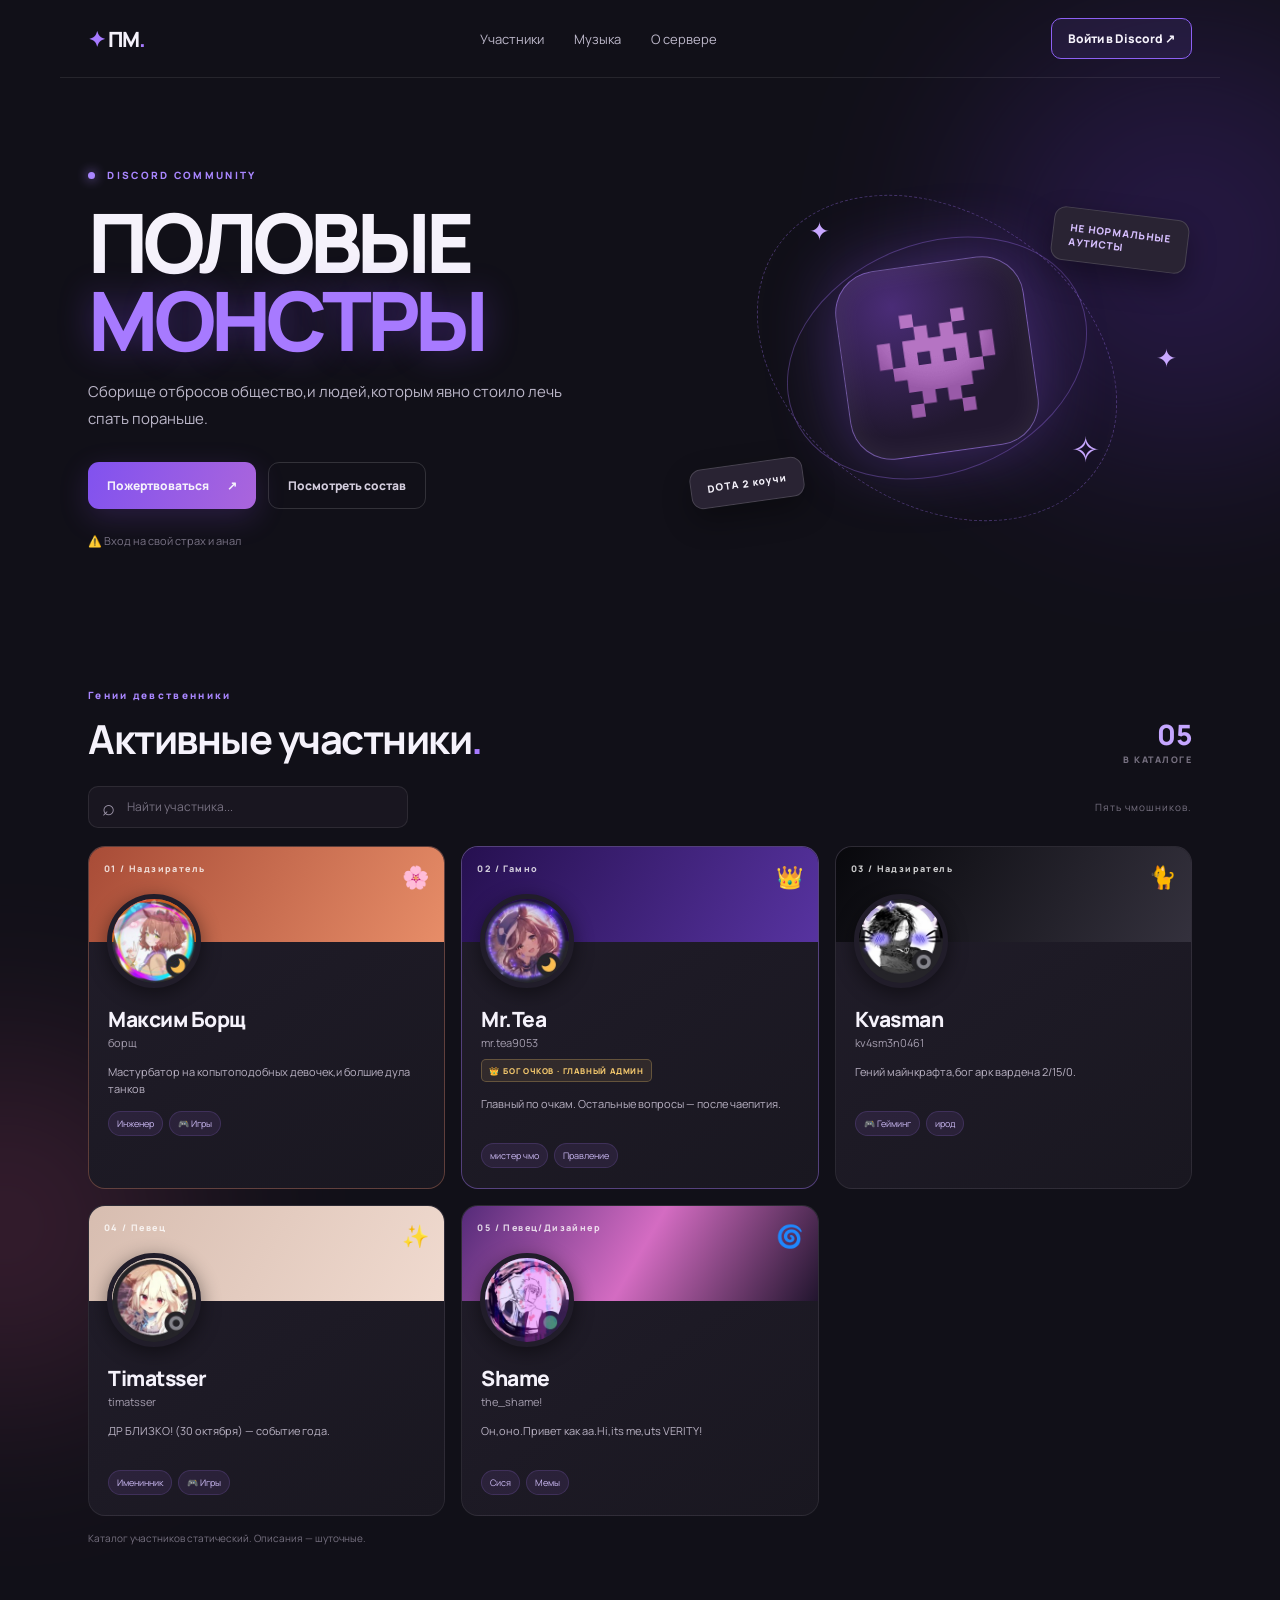
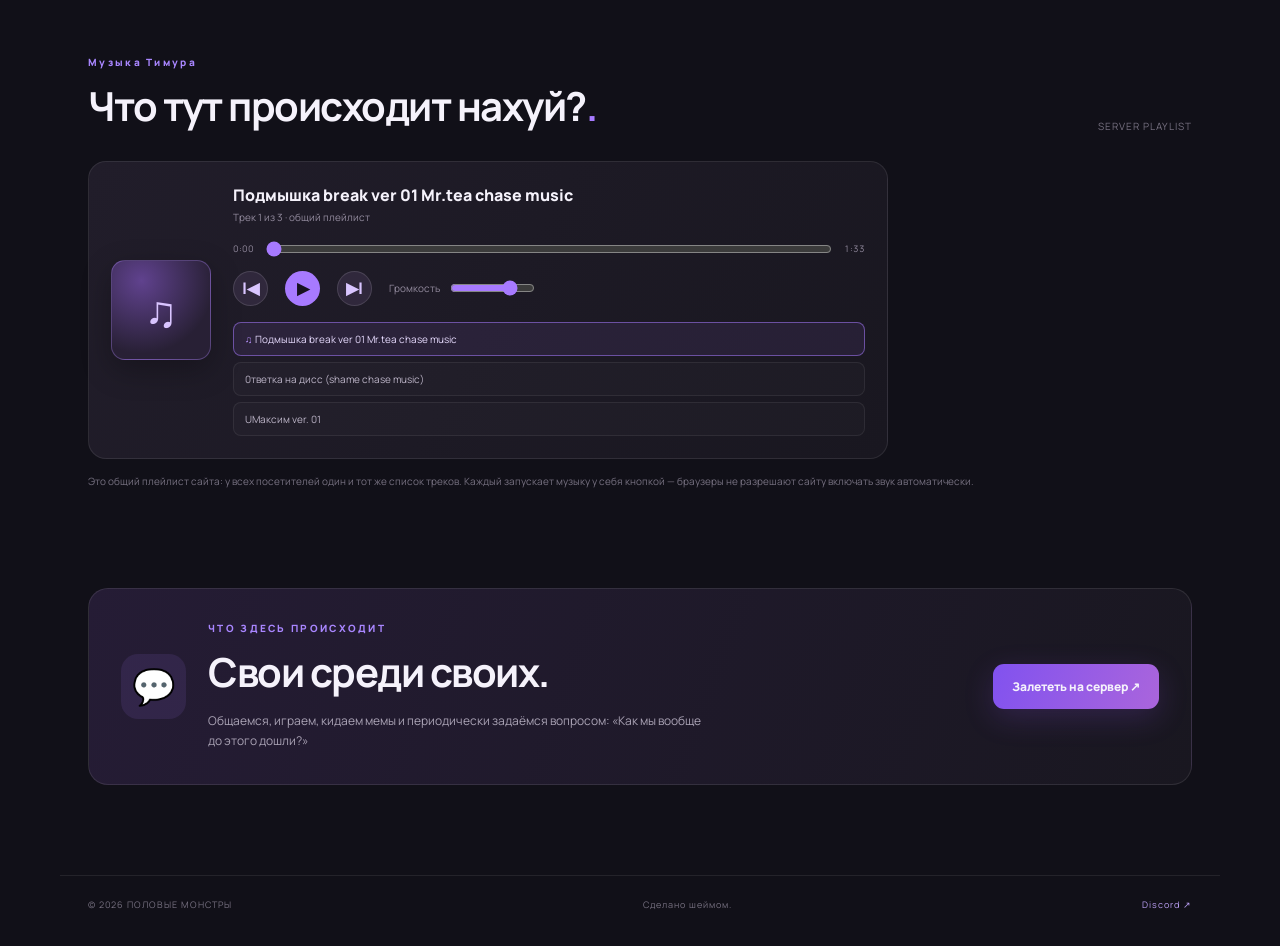
==== commit c69eb284: "Update index.html" ====
--- a/index.html
+++ b/index.html
@@ -129,7 +129,7 @@
   </main>
 
   <div class="toast" id="toast" role="status" aria-live="polite"></div>
-  <footer><span>© 2026 ПОЛОВЫЕ МОНСТРЫ</span><span>Сделано с хаосом и CSS.</span><a href="https://discord.gg/sW3k2eWvD" target="_blank" rel="noopener">Discord ↗</a></footer>
+  <footer><span>© 2026 ПОЛОВЫЕ МОНСТРЫ</span><span>Сделано шеймом.</span><a href="https://discord.gg/sW3k2eWvD" target="_blank" rel="noopener">Discord ↗</a></footer>
   <script src="script.js"></script>
 </body>
 </html>
